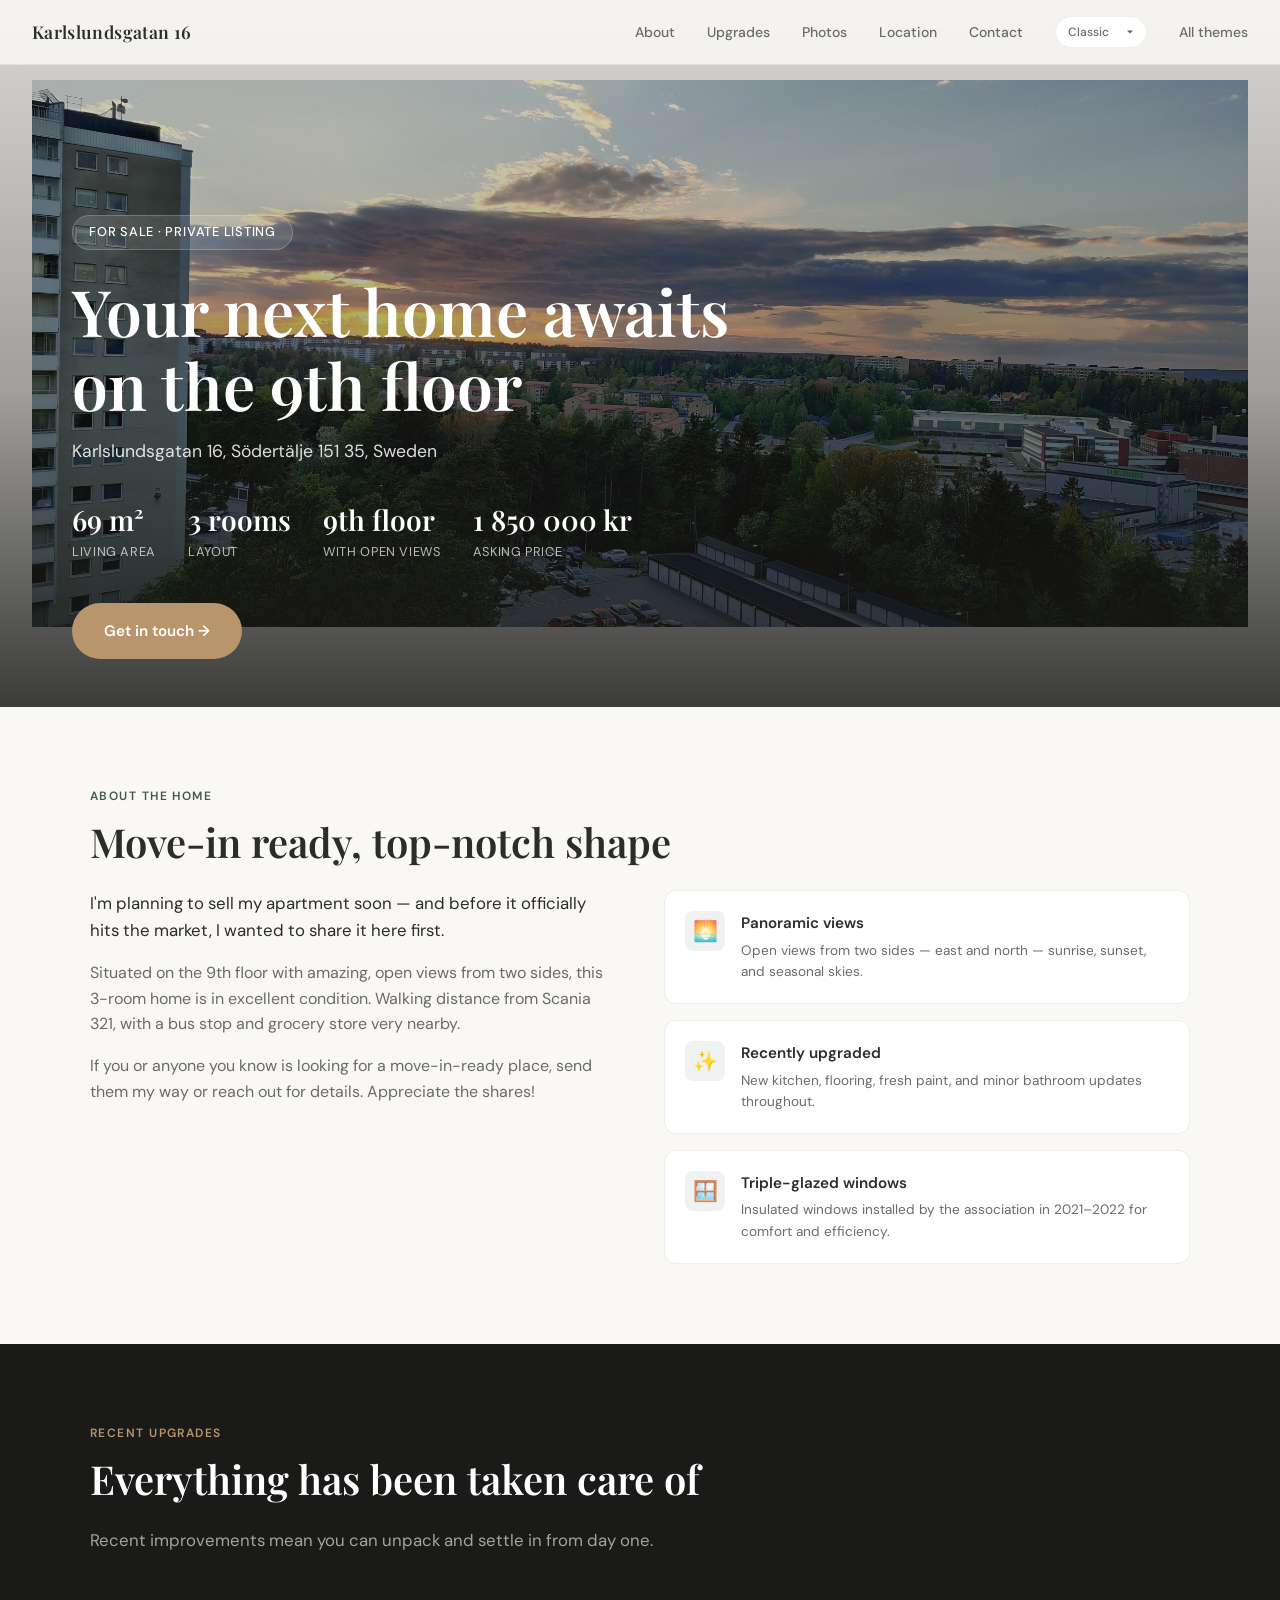
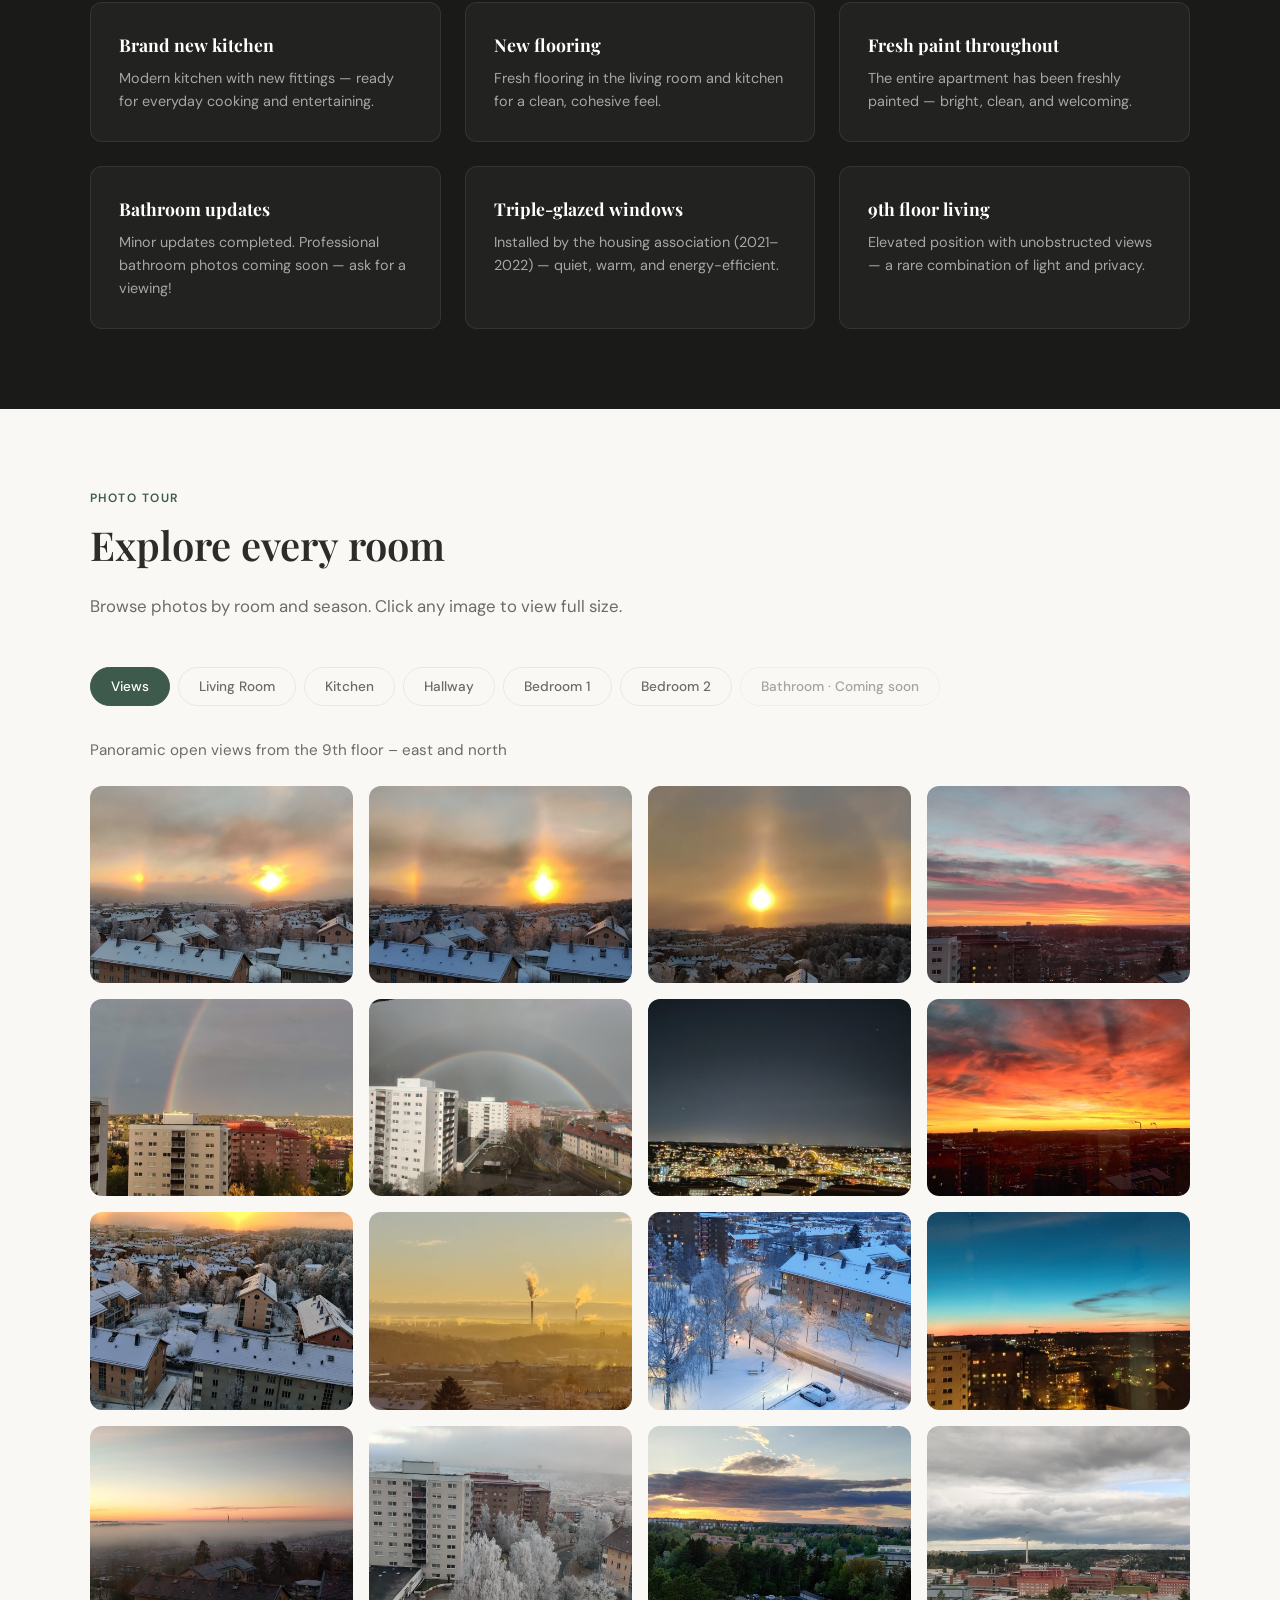
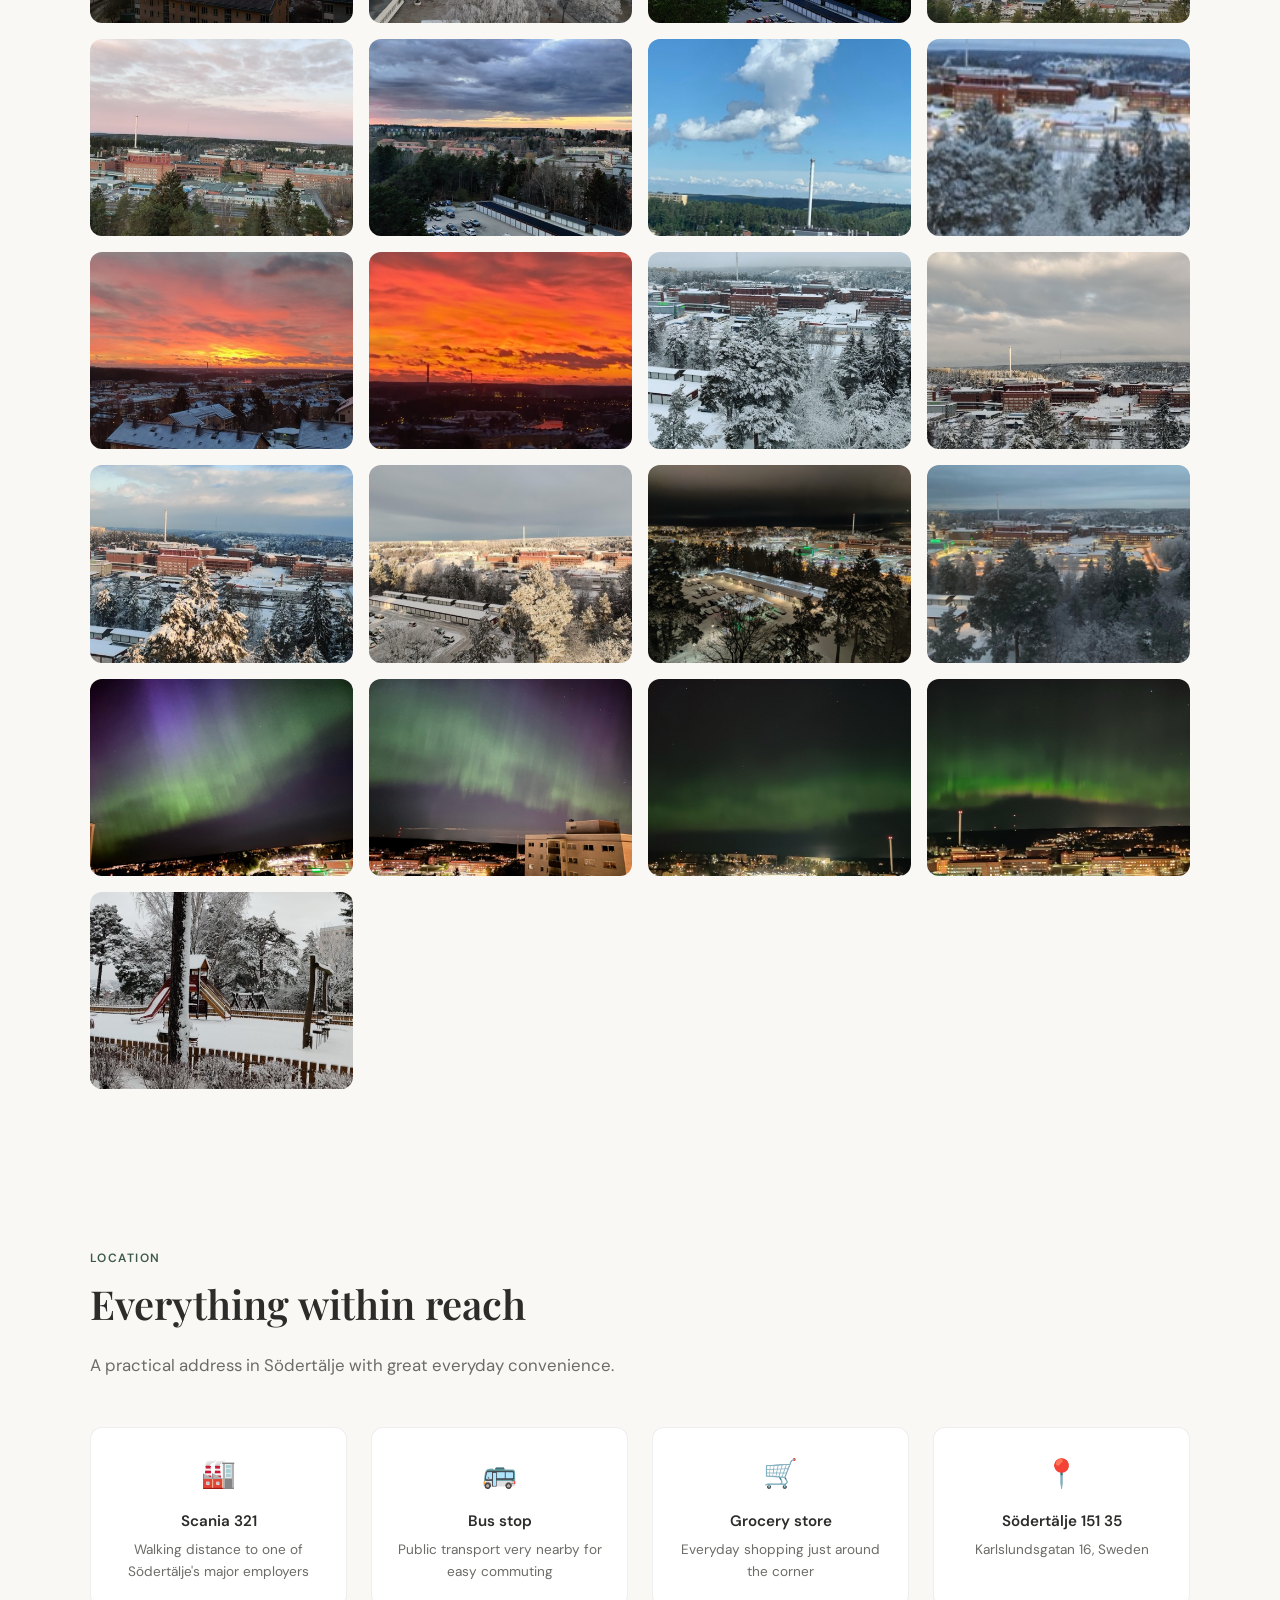
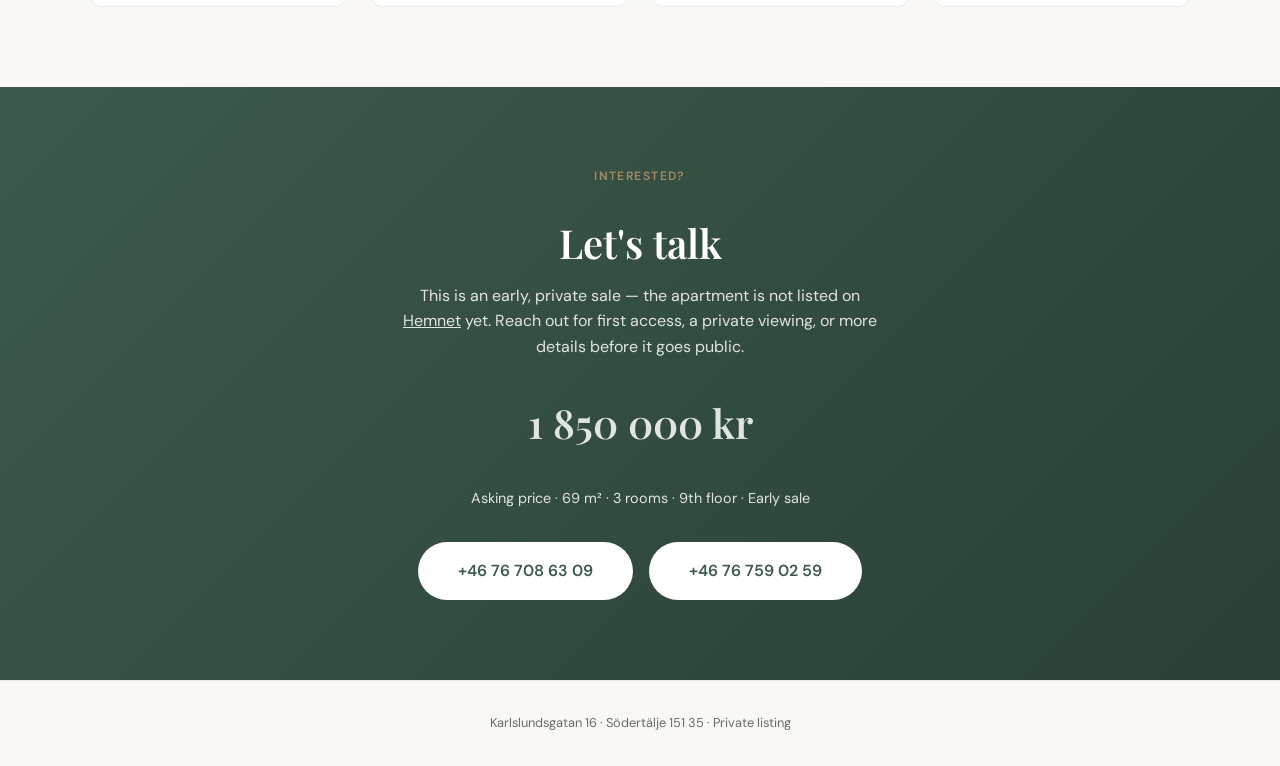
==== index.html @ 88b02b6e "first commit" ====
<!DOCTYPE html>
<html lang="en">
<head>
  <meta charset="UTF-8">
  <meta name="viewport" content="width=device-width, initial-scale=1.0">
  <title>Karlslundsgatan 16 · 3-Room Apartment · Södertälje</title>
  <meta name="description" content="Move-in-ready 69 sqm apartment on the 9th floor with panoramic views. Karlslundsgatan 16, Södertälje. Asking price 1 850 000 kr.">
  <link rel="preconnect" href="https://fonts.googleapis.com">
  <link rel="preconnect" href="https://fonts.gstatic.com" crossorigin>
  <link rel="stylesheet" href="css/base.css">
  <link id="theme-css" rel="stylesheet" href="css/themes/classic.css">
</head>
<body>

  <header class="site-header">
    <a href="#" class="logo">Karlslundsgatan 16</a>
    <button class="nav-toggle" aria-label="Menu">☰</button>
    <ul class="nav-links">
      <li><a href="#about">About</a></li>
      <li><a href="#features">Upgrades</a></li>
      <li><a href="#gallery">Photos</a></li>
      <li><a href="#location">Location</a></li>
      <li><a href="#contact">Contact</a></li>
      <li class="theme-switcher">
        <select id="theme-select" aria-label="Choose theme"></select>
      </li>
      <li><a href="themes.html">All themes</a></li>
    </ul>
  </header>

  <section class="hero">
    <img class="hero-bg" src="images/outside-view/north-view/summer/IMG_20210522_204227.jpg" alt="North-facing summer sunset view from the apartment">
    <div class="hero-overlay"></div>
    <div class="hero-content">
      <span class="hero-badge">For sale · Private listing</span>
      <h1>Your next home awaits<br>on the 9th floor</h1>
      <p class="hero-address">Karlslundsgatan 16, Södertälje 151 35, Sweden</p>
      <div class="hero-stats">
        <div class="stat">
          <span class="stat-value">69 m²</span>
          <span class="stat-label">Living area</span>
        </div>
        <div class="stat">
          <span class="stat-value">3 rooms</span>
          <span class="stat-label">Layout</span>
        </div>
        <div class="stat">
          <span class="stat-value">9th floor</span>
          <span class="stat-label">With open views</span>
        </div>
        <div class="stat">
          <span class="stat-value">1 850 000 kr</span>
          <span class="stat-label">Asking price</span>
        </div>
      </div>
      <a href="#contact" class="hero-cta">Get in touch →</a>
    </div>
  </section>

  <section id="about">
    <div class="container">
      <p class="section-label">About the home</p>
      <h2 class="section-title">Move-in ready, top-notch shape</h2>
      <div class="about-grid">
        <div class="about-text">
          <p>I'm planning to sell my apartment soon — and before it officially hits the market, I wanted to share it here first.</p>
          <p>Situated on the 9th floor with amazing, open views from two sides, this 3-room home is in excellent condition. Walking distance from Scania 321, with a bus stop and grocery store very nearby.</p>
          <p>If you or anyone you know is looking for a move-in-ready place, send them my way or reach out for details. Appreciate the shares!</p>
        </div>
        <div class="highlights">
          <div class="highlight">
            <div class="highlight-icon">🌅</div>
            <div>
              <h3>Panoramic views</h3>
              <p>Open views from two sides — east and north — sunrise, sunset, and seasonal skies.</p>
            </div>
          </div>
          <div class="highlight">
            <div class="highlight-icon">✨</div>
            <div>
              <h3>Recently upgraded</h3>
              <p>New kitchen, flooring, fresh paint, and minor bathroom updates throughout.</p>
            </div>
          </div>
          <div class="highlight">
            <div class="highlight-icon">🪟</div>
            <div>
              <h3>Triple-glazed windows</h3>
              <p>Insulated windows installed by the association in 2021–2022 for comfort and efficiency.</p>
            </div>
          </div>
        </div>
      </div>
    </div>
  </section>

  <section id="features" class="features-section">
    <div class="container">
      <p class="section-label">Recent upgrades</p>
      <h2 class="section-title">Everything has been taken care of</h2>
      <p class="section-intro">Recent improvements mean you can unpack and settle in from day one.</p>
      <div class="features-grid">
        <div class="feature-card">
          <h3>Brand new kitchen</h3>
          <p>Modern kitchen with new fittings — ready for everyday cooking and entertaining.</p>
        </div>
        <div class="feature-card">
          <h3>New flooring</h3>
          <p>Fresh flooring in the living room and kitchen for a clean, cohesive feel.</p>
        </div>
        <div class="feature-card">
          <h3>Fresh paint throughout</h3>
          <p>The entire apartment has been freshly painted — bright, clean, and welcoming.</p>
        </div>
        <div class="feature-card">
          <h3>Bathroom updates</h3>
          <p>Minor updates completed. Professional bathroom photos coming soon — ask for a viewing!</p>
        </div>
        <div class="feature-card">
          <h3>Triple-glazed windows</h3>
          <p>Installed by the housing association (2021–2022) — quiet, warm, and energy-efficient.</p>
        </div>
        <div class="feature-card">
          <h3>9th floor living</h3>
          <p>Elevated position with unobstructed views — a rare combination of light and privacy.</p>
        </div>
      </div>
    </div>
  </section>

  <section id="gallery">
    <div class="container">
      <p class="section-label">Photo tour</p>
      <h2 class="section-title">Explore every room</h2>
      <p class="section-intro">Browse photos by room and season. Click any image to view full size.</p>
      <nav class="gallery-nav" id="gallery-nav"></nav>
      <div id="gallery-panels"></div>
    </div>
  </section>

  <section id="location">
    <div class="container">
      <p class="section-label">Location</p>
      <h2 class="section-title">Everything within reach</h2>
      <p class="section-intro">A practical address in Södertälje with great everyday convenience.</p>
      <div class="location-grid">
        <div class="location-item">
          <div class="icon">🏭</div>
          <h3>Scania 321</h3>
          <p>Walking distance to one of Södertälje's major employers</p>
        </div>
        <div class="location-item">
          <div class="icon">🚌</div>
          <h3>Bus stop</h3>
          <p>Public transport very nearby for easy commuting</p>
        </div>
        <div class="location-item">
          <div class="icon">🛒</div>
          <h3>Grocery store</h3>
          <p>Everyday shopping just around the corner</p>
        </div>
        <div class="location-item">
          <div class="icon">📍</div>
          <h3>Södertälje 151 35</h3>
          <p>Karlslundsgatan 16, Sweden</p>
        </div>
      </div>
    </div>
  </section>

  <section id="contact" class="contact-section">
    <div class="container">
      <p class="section-label" style="color: var(--gold);">Interested?</p>
      <h2 class="section-title">Let's talk</h2>
      <p>This is an early, private sale — the apartment is not listed on <a href="https://hemnet.se" target="_blank" rel="noopener" class="contact-link">Hemnet</a> yet. Reach out for first access, a private viewing, or more details before it goes public.</p>
      <p class="contact-price">1 850 000 kr</p>
      <p class="contact-note">Asking price · 69 m² · 3 rooms · 9th floor · Early sale</p>
      <div class="contact-actions">
        <a href="tel:+46767086309" class="contact-btn">+46 76 708 63 09</a>
        <a href="tel:+46767590259" class="contact-btn">+46 76 759 02 59</a>
      </div>
    </div>
  </section>

  <footer class="site-footer">
    <p>Karlslundsgatan 16 · Södertälje 151 35 · Private listing</p>
  </footer>

  <div class="lightbox" id="lightbox" role="dialog" aria-label="Photo viewer">
    <button class="lightbox-close" id="lb-close" aria-label="Close">×</button>
    <button class="lightbox-prev" id="lb-prev" aria-label="Previous">‹</button>
    <img id="lb-image" src="" alt="">
    <button class="lightbox-next" id="lb-next" aria-label="Next">›</button>
    <span class="lightbox-counter" id="lb-counter"></span>
  </div>

  <script src="js/themes.js"></script>
  <script src="js/gallery-data.js"></script>
  <script src="js/main.js"></script>
</body>
</html>
---- css/base.css ----
*,
*::before,
*::after {
  box-sizing: border-box;
  margin: 0;
  padding: 0;
}

html {
  scroll-behavior: smooth;
}

body {
  font-family: var(--font-body);
  background: var(--bg);
  color: var(--text);
  line-height: 1.6;
  -webkit-font-smoothing: antialiased;
}

img {
  display: block;
  max-width: 100%;
  height: auto;
}

a {
  color: inherit;
  text-decoration: none;
}

/* Header */
.site-header {
  position: fixed;
  top: 0;
  left: 0;
  right: 0;
  z-index: 100;
  display: flex;
  align-items: center;
  justify-content: space-between;
  padding: 1rem 2rem;
  background: var(--header-bg);
  backdrop-filter: blur(12px);
  border-bottom: 1px solid var(--border);
  transition: box-shadow 0.3s;
}

.site-header.scrolled {
  box-shadow: var(--shadow);
}

.logo {
  font-family: var(--font-display);
  font-size: 1.1rem;
  font-weight: 600;
  letter-spacing: 0.02em;
}

.nav-links {
  display: flex;
  align-items: center;
  gap: 2rem;
  list-style: none;
}

.nav-links a {
  font-size: 0.875rem;
  font-weight: 500;
  color: var(--text-muted);
  transition: color 0.2s;
}

.nav-links a:hover {
  color: var(--accent);
}

.theme-switcher {
  position: relative;
}

.theme-switcher select {
  appearance: none;
  padding: 0.45rem 1.75rem 0.45rem 0.75rem;
  background: var(--surface);
  border: 1px solid var(--border);
  border-radius: 100px;
  font-family: var(--font-body);
  font-size: 0.75rem;
  font-weight: 500;
  color: var(--text-muted);
  cursor: pointer;
  background-image: url("data:image/svg+xml,%3Csvg xmlns='http://www.w3.org/2000/svg' width='12' height='12' viewBox='0 0 12 12'%3E%3Cpath fill='%23666' d='M3 4.5L6 7.5L9 4.5'/%3E%3C/svg%3E");
  background-repeat: no-repeat;
  background-position: right 0.6rem center;
}

.nav-toggle {
  display: none;
  background: none;
  border: none;
  cursor: pointer;
  padding: 0.5rem;
}

/* Hero */
.hero {
  position: relative;
  display: block;
  overflow: hidden;
}

.hero-bg {
  display: block;
  width: 100%;
  height: auto;
  object-fit: contain;
  object-position: center top;
}

.hero-overlay {
  position: absolute;
  inset: 0;
  background: var(--hero-overlay);
  pointer-events: none;
}

.hero-content {
  position: absolute;
  bottom: 0;
  left: 0;
  right: 0;
  z-index: 1;
  width: 100%;
  max-width: 1200px;
  margin: 0 auto;
  padding: 4rem 2rem 3rem;
  color: #fff;
}

.hero-badge {
  display: inline-block;
  padding: 0.4rem 1rem;
  background: rgba(255, 255, 255, 0.12);
  border: 1px solid rgba(255, 255, 255, 0.2);
  border-radius: 100px;
  font-size: 0.8rem;
  font-weight: 500;
  letter-spacing: 0.06em;
  text-transform: uppercase;
  margin-bottom: 1.5rem;
}

.hero h1 {
  font-family: var(--font-display);
  font-size: clamp(2.5rem, 6vw, 4rem);
  font-weight: 600;
  line-height: 1.15;
  margin-bottom: 1rem;
}

.hero-address {
  font-size: 1.1rem;
  opacity: 0.85;
  margin-bottom: 2rem;
}

.hero-stats {
  display: flex;
  flex-wrap: wrap;
  gap: 2rem;
  margin-bottom: 2.5rem;
}

.stat {
  display: flex;
  flex-direction: column;
}

.stat-value {
  font-family: var(--font-display);
  font-size: 1.75rem;
  font-weight: 600;
}

.stat-label {
  font-size: 0.8rem;
  opacity: 0.7;
  text-transform: uppercase;
  letter-spacing: 0.05em;
}

.hero-cta {
  display: inline-flex;
  align-items: center;
  gap: 0.5rem;
  padding: 1rem 2rem;
  background: var(--gold);
  color: var(--hero-cta-color, #fff);
  font-weight: 600;
  font-size: 0.95rem;
  border-radius: var(--radius-pill, 100px);
  transition: transform 0.2s, box-shadow 0.2s;
}

.hero-cta:hover {
  transform: translateY(-2px);
  box-shadow: var(--cta-shadow);
}

/* Sections */
section {
  padding: 5rem 2rem;
}

.container {
  max-width: 1100px;
  margin: 0 auto;
}

.section-label {
  font-size: 0.75rem;
  font-weight: 600;
  letter-spacing: 0.12em;
  text-transform: uppercase;
  color: var(--accent);
  margin-bottom: 0.75rem;
}

.section-title {
  font-family: var(--font-display);
  font-size: clamp(1.75rem, 4vw, 2.5rem);
  font-weight: 600;
  margin-bottom: 1.5rem;
  line-height: 1.2;
}

.section-intro {
  font-size: 1.05rem;
  color: var(--text-muted);
  max-width: 640px;
  margin-bottom: 3rem;
}

/* About */
.about-grid {
  display: grid;
  grid-template-columns: 1fr 1fr;
  gap: 3rem;
  align-items: start;
}

.about-text p {
  margin-bottom: 1rem;
  color: var(--text-muted);
}

.about-text p:first-of-type {
  color: var(--text);
  font-size: 1.05rem;
}

.highlights {
  display: grid;
  gap: 1rem;
}

.highlight {
  display: flex;
  gap: 1rem;
  padding: 1.25rem;
  background: var(--surface);
  border-radius: var(--radius);
  border: 1px solid var(--border);
  transition: box-shadow 0.2s;
}

.highlight:hover {
  box-shadow: var(--shadow);
}

.highlight-icon {
  flex-shrink: 0;
  width: 2.5rem;
  height: 2.5rem;
  display: flex;
  align-items: center;
  justify-content: center;
  background: var(--highlight-icon-bg);
  border-radius: 8px;
  font-size: 1.25rem;
}

.highlight h3 {
  font-size: 0.95rem;
  font-weight: 600;
  margin-bottom: 0.25rem;
}

.highlight p {
  font-size: 0.85rem;
  color: var(--text-muted);
}

/* Features */
.features-section {
  background: var(--bg-dark);
  color: #fff;
}

.features-section .section-label {
  color: var(--gold);
}

.features-section .section-intro {
  color: var(--feature-text-muted);
}

.features-grid {
  display: grid;
  grid-template-columns: repeat(auto-fit, minmax(280px, 1fr));
  gap: 1.5rem;
}

.feature-card {
  padding: 1.75rem;
  background: var(--feature-card-bg);
  border: 1px solid var(--feature-card-border);
  border-radius: var(--radius);
}

.feature-card h3 {
  font-family: var(--font-display);
  font-size: 1.1rem;
  margin-bottom: 0.5rem;
}

.feature-card p {
  font-size: 0.9rem;
  color: var(--feature-text-muted);
}

/* Location */
.location-grid {
  display: grid;
  grid-template-columns: repeat(auto-fit, minmax(200px, 1fr));
  gap: 1.5rem;
}

.location-item {
  padding: 1.5rem;
  background: var(--surface);
  border-radius: var(--radius);
  border: 1px solid var(--border);
  text-align: center;
}

.location-item .icon {
  font-size: 1.75rem;
  margin-bottom: 0.75rem;
}

.location-item h3 {
  font-size: 0.95rem;
  font-weight: 600;
  margin-bottom: 0.35rem;
}

.location-item p {
  font-size: 0.85rem;
  color: var(--text-muted);
}

/* Gallery */
.gallery-nav {
  display: flex;
  flex-wrap: wrap;
  gap: 0.5rem;
  margin-bottom: 2rem;
}

.gallery-tab {
  padding: 0.6rem 1.25rem;
  background: transparent;
  border: 1px solid var(--border);
  border-radius: var(--radius-pill, 100px);
  font-family: var(--font-body);
  font-size: 0.85rem;
  font-weight: 500;
  color: var(--text-muted);
  cursor: pointer;
  transition: all 0.2s;
}

.gallery-tab:hover {
  border-color: var(--accent);
  color: var(--accent);
}

.gallery-tab.active {
  background: var(--accent);
  border-color: var(--accent);
  color: #fff;
}

.gallery-tab.coming-soon {
  opacity: 0.6;
  cursor: default;
}

.gallery-panel {
  display: none;
}

.gallery-panel.active {
  display: block;
}

.gallery-panel-desc {
  font-size: 0.95rem;
  color: var(--text-muted);
  margin-bottom: 1.5rem;
}

.gallery-grid {
  display: grid;
  grid-template-columns: repeat(auto-fill, minmax(260px, 1fr));
  gap: 1rem;
}

.gallery-item {
  position: relative;
  aspect-ratio: 4/3;
  border-radius: var(--radius);
  overflow: hidden;
  cursor: pointer;
  border: none;
  padding: 0;
  background: var(--gallery-placeholder);
}

.gallery-item img {
  width: 100%;
  height: 100%;
  object-fit: cover;
  transition: transform 0.4s ease;
}

.gallery-item:hover img {
  transform: scale(1.05);
}

.coming-soon-panel {
  display: flex;
  flex-direction: column;
  align-items: center;
  justify-content: center;
  min-height: 280px;
  background: var(--surface);
  border: 2px dashed var(--border);
  border-radius: var(--radius);
  text-align: center;
  padding: 3rem;
}

.coming-soon-panel .icon {
  font-size: 3rem;
  margin-bottom: 1rem;
  opacity: 0.5;
}

.coming-soon-panel h3 {
  font-family: var(--font-display);
  font-size: 1.5rem;
  margin-bottom: 0.5rem;
}

.coming-soon-panel p {
  color: var(--text-muted);
  max-width: 360px;
}

/* Lightbox */
.lightbox {
  position: fixed;
  inset: 0;
  z-index: 200;
  background: rgba(0, 0, 0, 0.92);
  display: none;
  align-items: center;
  justify-content: center;
}

.lightbox.open {
  display: flex;
}

.lightbox img {
  max-width: 92vw;
  max-height: 88vh;
  object-fit: contain;
  border-radius: 4px;
}

.lightbox-close,
.lightbox-prev,
.lightbox-next {
  position: absolute;
  background: rgba(255, 255, 255, 0.1);
  border: none;
  color: #fff;
  cursor: pointer;
  border-radius: 50%;
  width: 48px;
  height: 48px;
  font-size: 1.5rem;
  display: flex;
  align-items: center;
  justify-content: center;
  transition: background 0.2s;
}

.lightbox-close:hover,
.lightbox-prev:hover,
.lightbox-next:hover {
  background: rgba(255, 255, 255, 0.2);
}

.lightbox-close {
  top: 1.5rem;
  right: 1.5rem;
}

.lightbox-prev {
  left: 1.5rem;
}

.lightbox-next {
  right: 1.5rem;
}

.lightbox-counter {
  position: absolute;
  bottom: 1.5rem;
  left: 50%;
  transform: translateX(-50%);
  color: rgba(255, 255, 255, 0.7);
  font-size: 0.875rem;
}

/* Contact */
.contact-section {
  background: var(--contact-gradient);
  color: #fff;
  text-align: center;
}

.contact-section .section-title {
  margin-bottom: 1rem;
}

.contact-section p {
  opacity: 0.85;
  max-width: 480px;
  margin: 0 auto 2rem;
}

.contact-price {
  font-family: var(--font-display);
  font-size: 2.5rem;
  font-weight: 600;
  margin-bottom: 0.5rem;
}

.contact-note {
  font-size: 0.9rem;
  opacity: 0.7;
  margin-bottom: 2rem !important;
}

.contact-link {
  color: #fff;
  text-decoration: underline;
}

.contact-actions {
  display: flex;
  flex-wrap: wrap;
  gap: 1rem;
  justify-content: center;
}

.contact-btn {
  display: inline-flex;
  align-items: center;
  gap: 0.5rem;
  padding: 1rem 2.5rem;
  background: var(--contact-btn-bg, #fff);
  color: var(--contact-btn-color, var(--accent));
  font-weight: 600;
  border-radius: var(--radius-pill, 100px);
  transition: transform 0.2s, box-shadow 0.2s;
}

.contact-btn:hover {
  transform: translateY(-2px);
  box-shadow: 0 8px 24px rgba(0, 0, 0, 0.2);
}

/* Footer */
.site-footer {
  padding: 2rem;
  text-align: center;
  font-size: 0.8rem;
  color: var(--text-muted);
  border-top: 1px solid var(--border);
}

/* Responsive */
@media (max-width: 768px) {
  .nav-links {
    display: none;
    position: absolute;
    top: 100%;
    left: 0;
    right: 0;
    flex-direction: column;
    align-items: stretch;
    gap: 0.75rem;
    background: var(--bg);
    border-bottom: 1px solid var(--border);
    padding: 1rem 2rem;
  }

  .nav-links.open {
    display: flex;
  }

  .nav-toggle {
    display: block;
  }

  .about-grid {
    grid-template-columns: 1fr;
  }

  .hero-stats {
    gap: 1.5rem;
  }

  .lightbox-prev {
    left: 0.5rem;
  }

  .lightbox-next {
    right: 0.5rem;
  }
}
---- css/themes/classic.css ----
/* Classic — warm cream, sage & gold (original theme) */
@import url("https://fonts.googleapis.com/css2?family=DM+Sans:ital,opsz,wght@0,9..40,400;0,9..40,500;0,9..40,600&family=Playfair+Display:wght@500;600;700&display=swap");

:root {
  --bg: #faf8f5;
  --bg-dark: #1a1a18;
  --surface: #ffffff;
  --text: #2c2c2a;
  --text-muted: #6b6b67;
  --accent: #3d5a4c;
  --accent-light: #5a7d6a;
  --gold: #b8956a;
  --border: rgba(44, 44, 42, 0.08);
  --shadow: 0 4px 24px rgba(26, 26, 24, 0.08);
  --shadow-lg: 0 20px 60px rgba(26, 26, 24, 0.15);
  --radius: 12px;
  --font-display: "Playfair Display", Georgia, serif;
  --font-body: "DM Sans", system-ui, sans-serif;
  --header-bg: rgba(250, 248, 245, 0.85);
  --hero-overlay: linear-gradient(to top, rgba(26, 26, 24, 0.85) 0%, rgba(26, 26, 24, 0.4) 45%, rgba(26, 26, 24, 0.15) 100%);
  --highlight-icon-bg: rgba(61, 90, 76, 0.08);
  --cta-shadow: 0 8px 24px rgba(184, 149, 106, 0.4);
  --contact-gradient: linear-gradient(135deg, #3d5a4c 0%, #2a4035 100%);
  --gallery-placeholder: #eee;
  --feature-card-bg: rgba(255, 255, 255, 0.04);
  --feature-card-border: rgba(255, 255, 255, 0.08);
  --feature-text-muted: rgba(255, 255, 255, 0.6);
}
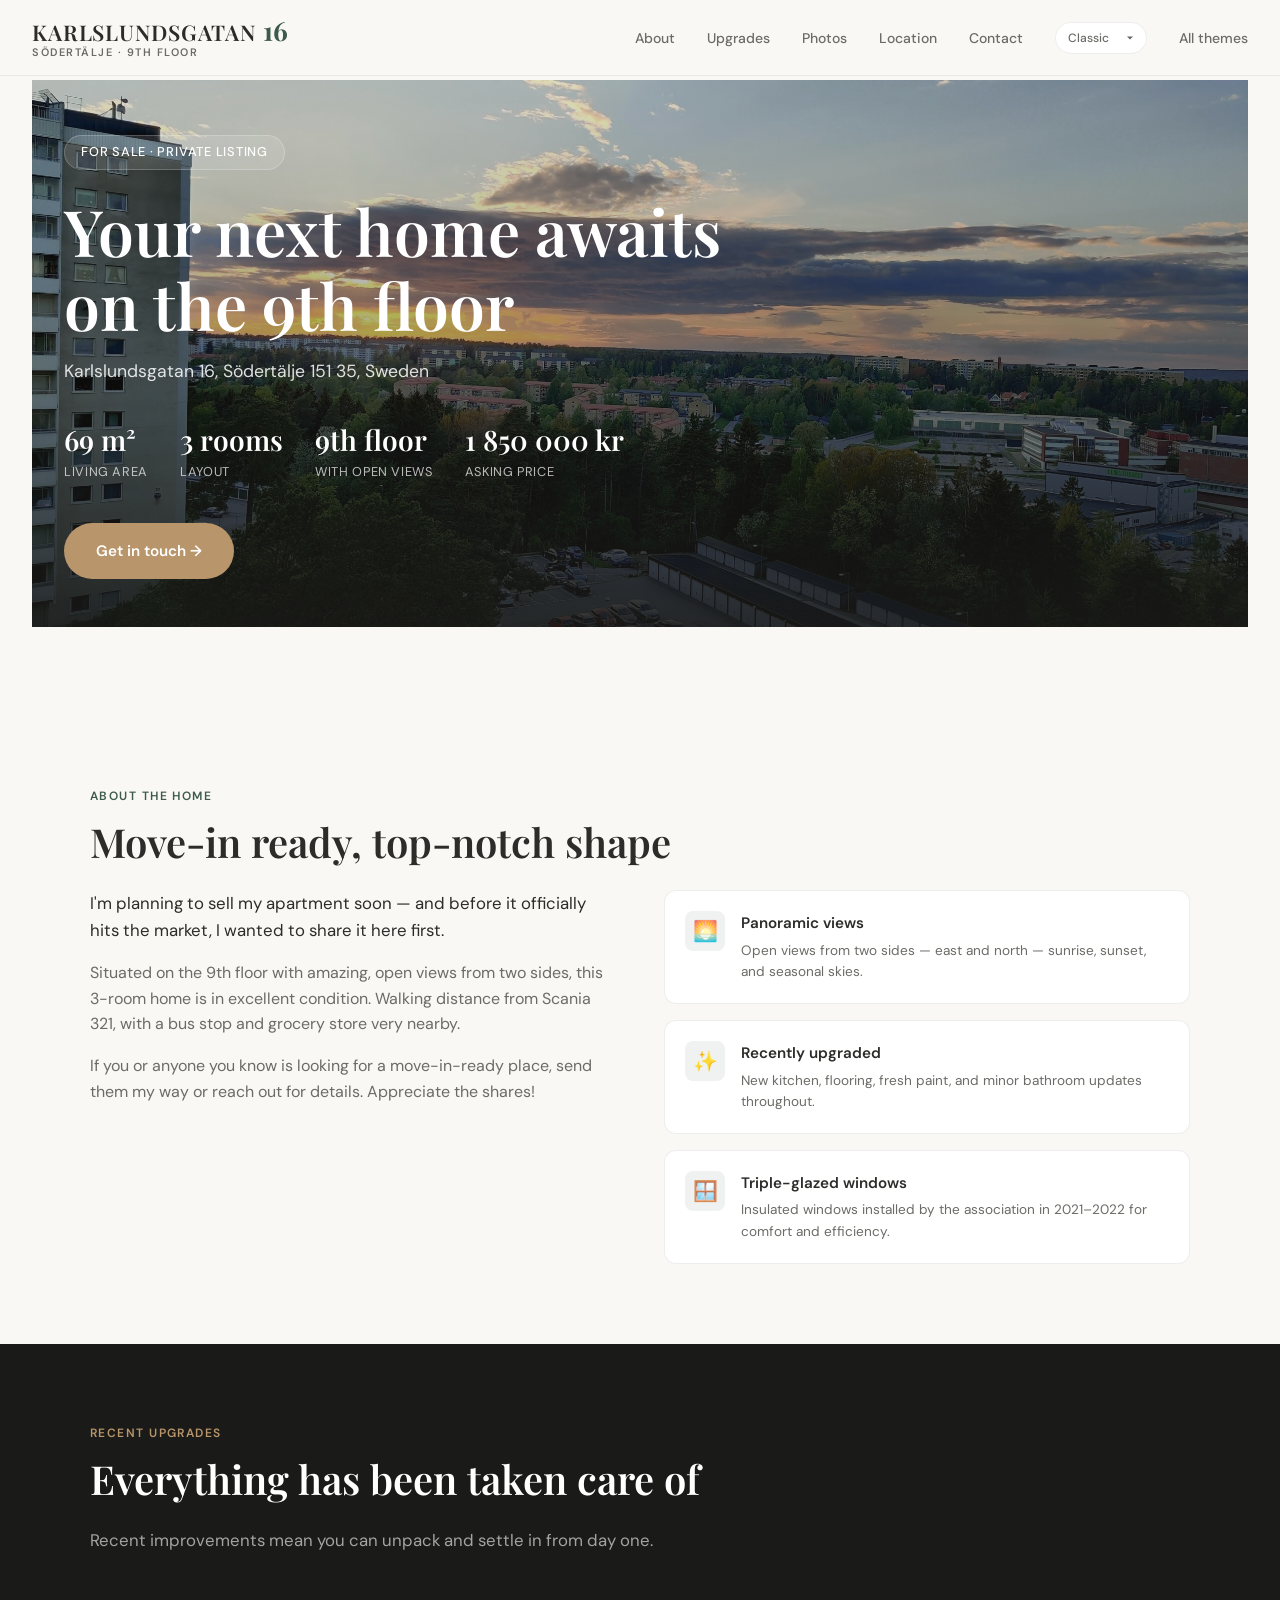
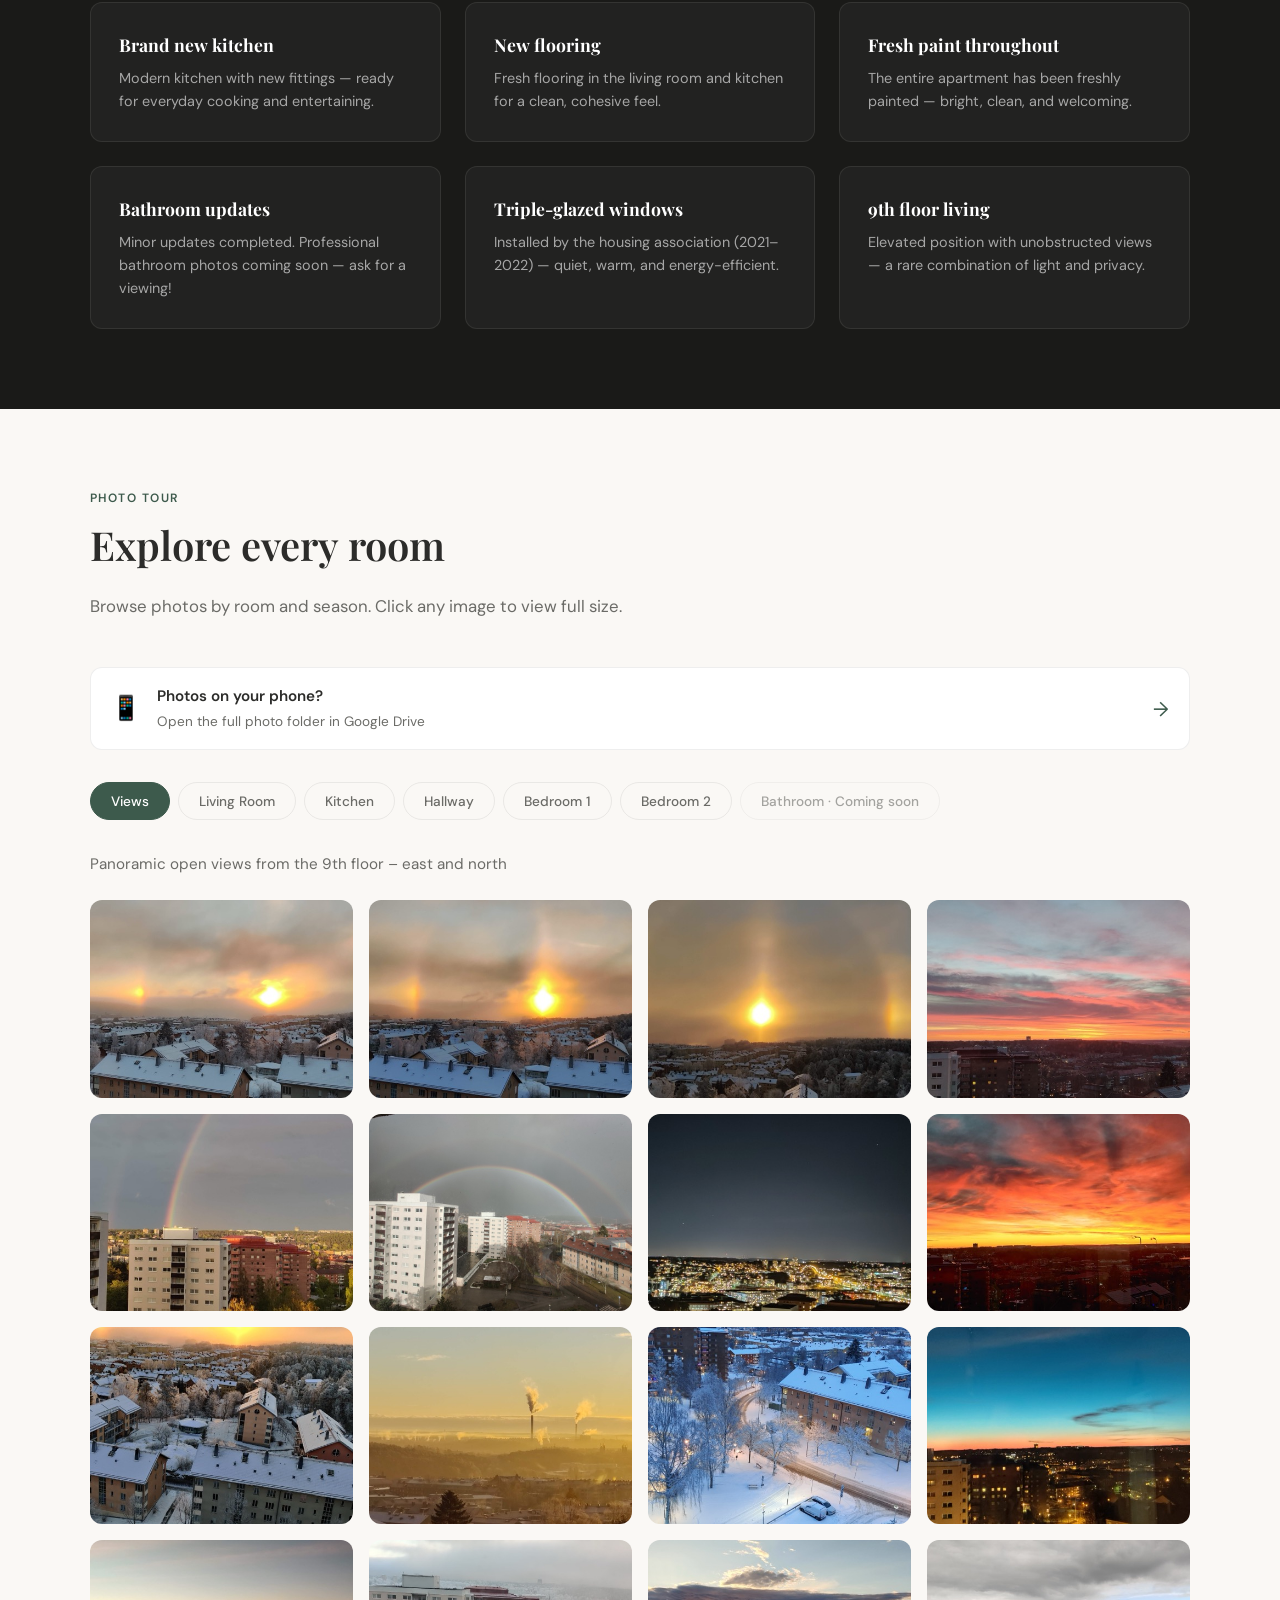
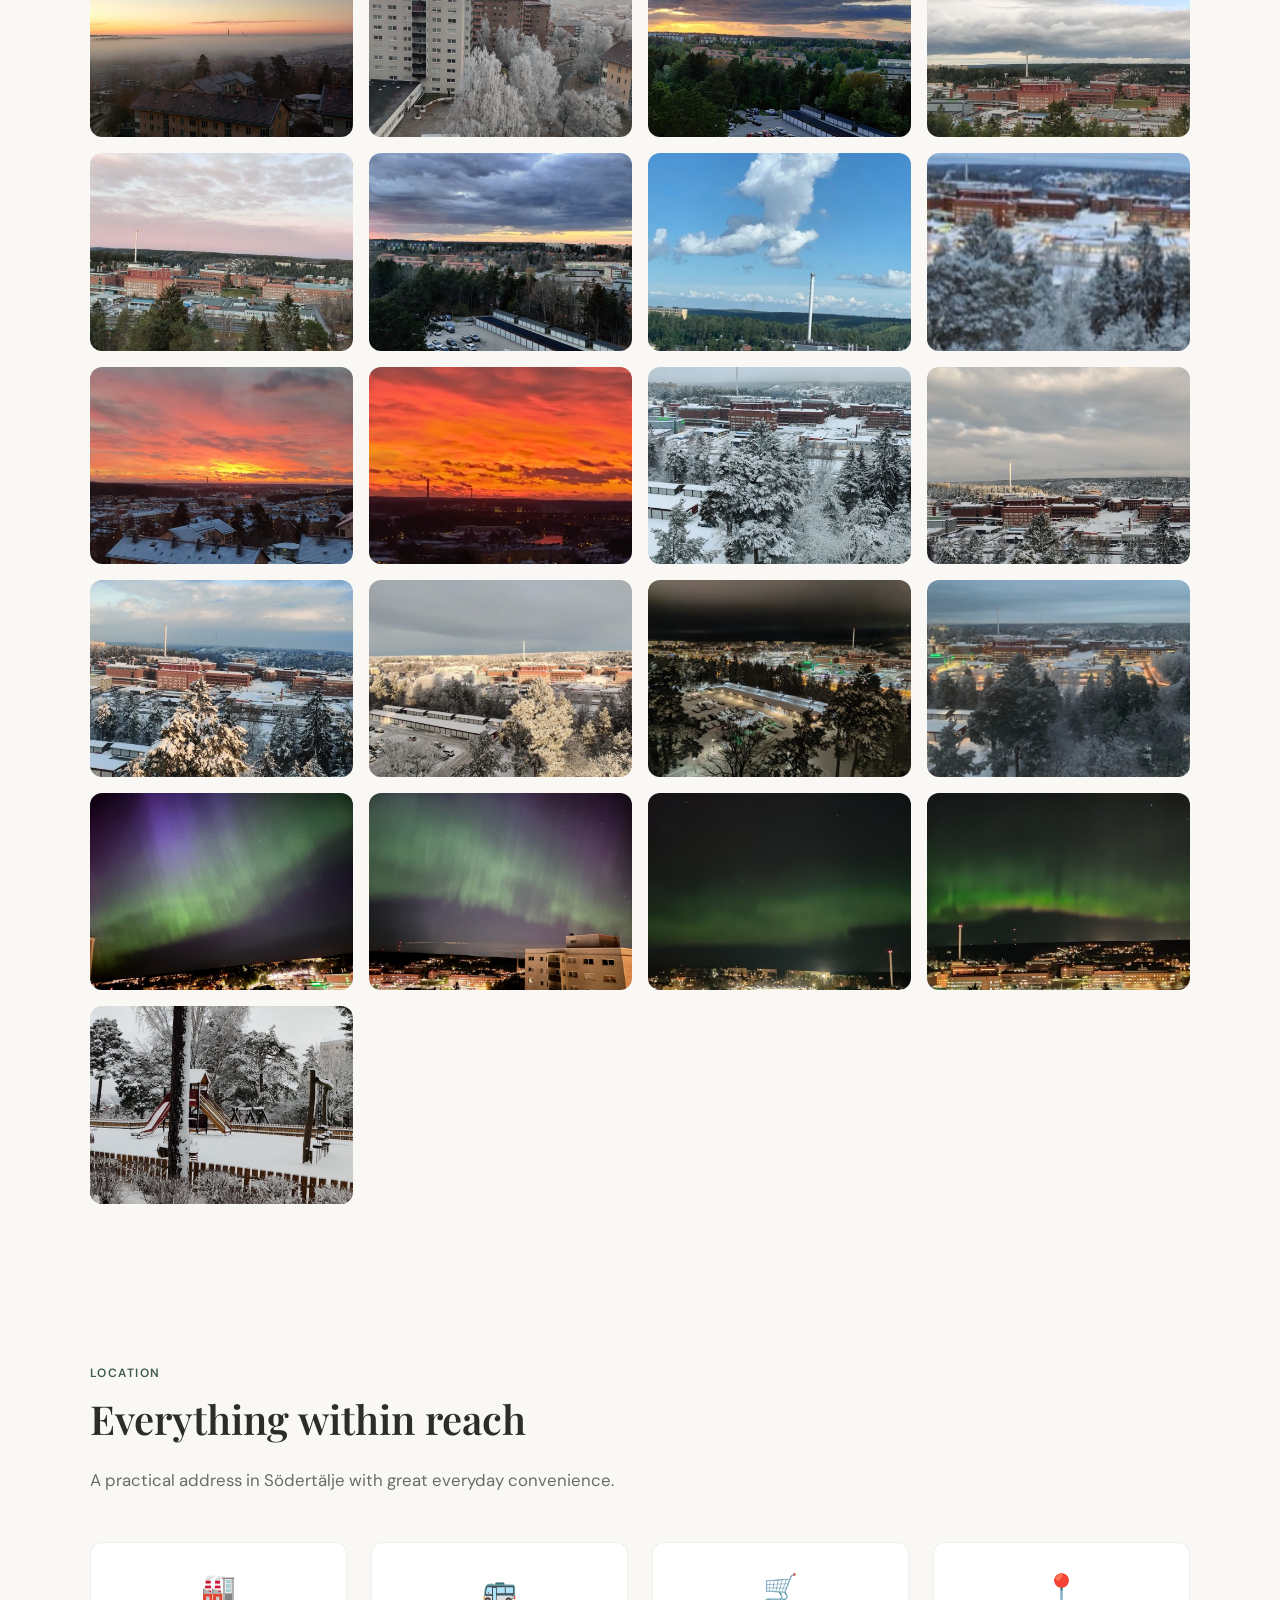
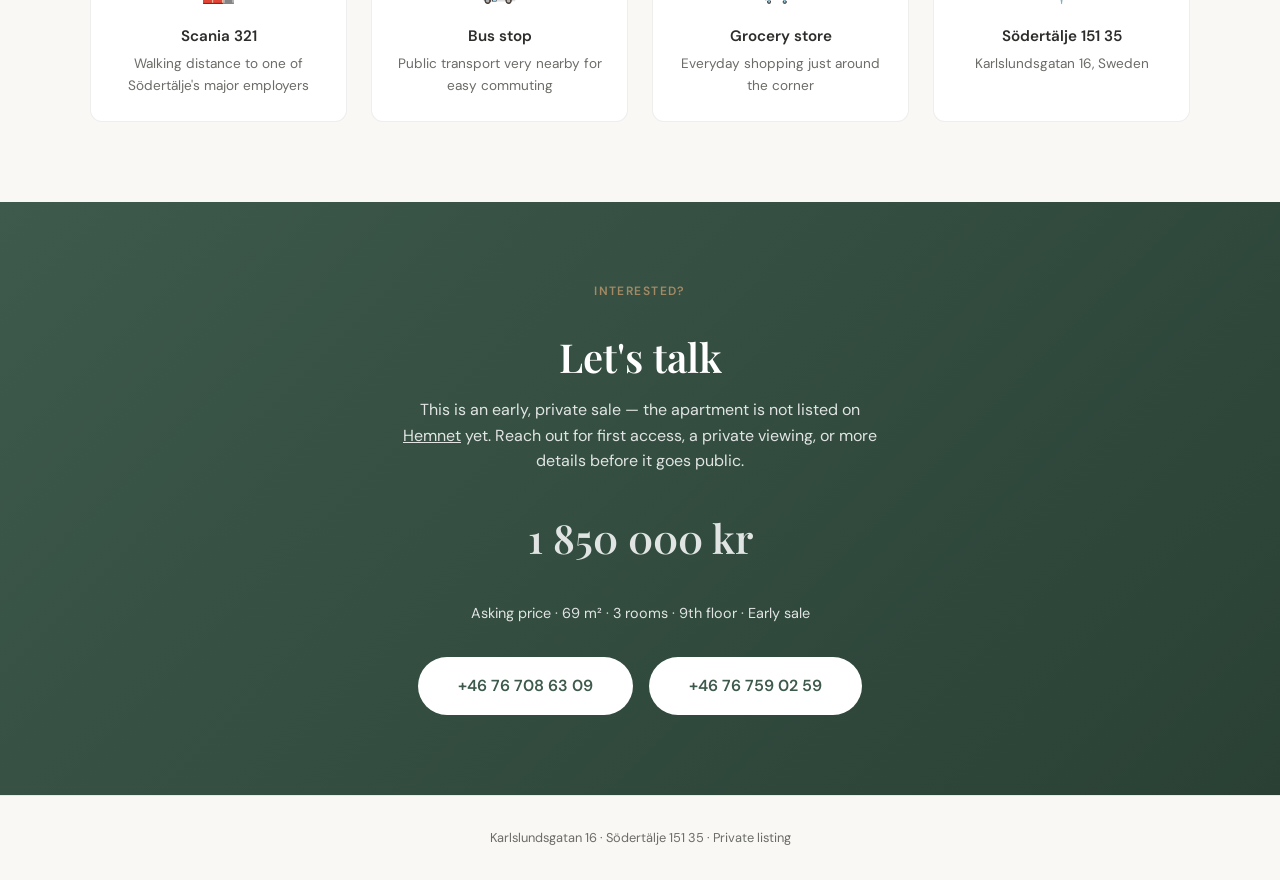
==== commit 7e9eb4e2: "ui: dashboard image made responsive" ====
--- a/index.html
+++ b/index.html
@@ -13,8 +13,20 @@
 <body>
 
   <header class="site-header">
-    <a href="#" class="logo">Karlslundsgatan 16</a>
-    <button class="nav-toggle" aria-label="Menu">☰</button>
+    <a href="#" class="logo">
+      <span class="logo-line">
+        <span class="logo-name">Karlslundsgatan</span>
+        <span class="logo-number">16</span>
+      </span>
+      <span class="logo-tag">Södertälje · 9th floor</span>
+    </a>
+    <button class="nav-toggle" type="button" aria-label="Open menu" aria-expanded="false">
+      <span class="nav-toggle-icon" aria-hidden="true">
+        <span></span>
+        <span></span>
+        <span></span>
+      </span>
+    </button>
     <ul class="nav-links">
       <li><a href="#about">About</a></li>
       <li><a href="#features">Upgrades</a></li>
@@ -29,9 +41,12 @@
   </header>
 
   <section class="hero">
-    <img class="hero-bg" src="images/outside-view/north-view/summer/IMG_20210522_204227.jpg" alt="North-facing summer sunset view from the apartment">
-    <div class="hero-overlay"></div>
-    <div class="hero-content">
+    <div class="hero-media">
+      <div class="hero-visual">
+        <img class="hero-bg" src="images/outside-view/north-view/summer/IMG_20210522_204227.jpg" alt="North-facing summer sunset view from the apartment">
+        <div class="hero-overlay"></div>
+      </div>
+      <div class="hero-content">
       <span class="hero-badge">For sale · Private listing</span>
       <h1>Your next home awaits<br>on the 9th floor</h1>
       <p class="hero-address">Karlslundsgatan 16, Södertälje 151 35, Sweden</p>
@@ -54,6 +69,7 @@
         </div>
       </div>
       <a href="#contact" class="hero-cta">Get in touch →</a>
+      </div>
     </div>
   </section>
 
@@ -133,6 +149,16 @@
       <p class="section-label">Photo tour</p>
       <h2 class="section-title">Explore every room</h2>
       <p class="section-intro">Browse photos by room and season. Click any image to view full size.</p>
+
+      <a class="mobile-photos-link" href="https://drive.google.com/drive/folders/13DOQb74V2OnRLPlrtR4my4WZX8BO8tBi?usp=sharing" target="_blank" rel="noopener">
+        <span class="mobile-photos-icon">📱</span>
+        <span class="mobile-photos-text">
+          <strong>Photos on your phone?</strong>
+          <span>Open the full photo folder in Google Drive</span>
+        </span>
+        <span class="mobile-photos-arrow">→</span>
+      </a>
+
       <nav class="gallery-nav" id="gallery-nav"></nav>
       <div id="gallery-panels"></div>
     </div>
--- a/css/base.css
+++ b/css/base.css
@@ -8,6 +8,7 @@
 
 html {
   scroll-behavior: smooth;
+  overflow-x: hidden;
 }
 
 body {
@@ -16,6 +17,8 @@
   color: var(--text);
   line-height: 1.6;
   -webkit-font-smoothing: antialiased;
+  overflow-x: hidden;
+  max-width: 100%;
 }
 
 img {
@@ -51,10 +54,40 @@
 }
 
 .logo {
+  display: flex;
+  flex-direction: column;
+  gap: 0.15rem;
+  line-height: 1.1;
+}
+
+.logo-line {
+  display: flex;
+  align-items: baseline;
+  gap: 0.45rem;
+}
+
+.logo-name {
   font-family: var(--font-display);
-  font-size: 1.1rem;
-  font-weight: 600;
-  letter-spacing: 0.02em;
+  font-size: 1.35rem;
+  font-weight: 600;
+  letter-spacing: 0.04em;
+  text-transform: uppercase;
+}
+
+.logo-number {
+  font-family: var(--font-display);
+  font-size: 1.65rem;
+  font-weight: 700;
+  color: var(--accent);
+  letter-spacing: -0.02em;
+}
+
+.logo-tag {
+  font-size: 0.68rem;
+  font-weight: 600;
+  letter-spacing: 0.14em;
+  text-transform: uppercase;
+  color: var(--text-muted);
 }
 
 .nav-links {
@@ -97,25 +130,74 @@
 
 .nav-toggle {
   display: none;
-  background: none;
-  border: none;
+  align-items: center;
+  justify-content: center;
+  width: 3rem;
+  height: 3rem;
+  padding: 0;
+  background: var(--surface);
+  border: 1px solid var(--border);
+  border-radius: 12px;
   cursor: pointer;
-  padding: 0.5rem;
+  flex-shrink: 0;
+  transition: border-color 0.2s, box-shadow 0.2s;
+}
+
+.nav-toggle:hover {
+  border-color: var(--accent);
+  box-shadow: var(--shadow);
+}
+
+.nav-toggle-icon {
+  display: flex;
+  flex-direction: column;
+  justify-content: center;
+  gap: 5px;
+  width: 22px;
+}
+
+.nav-toggle-icon span {
+  display: block;
+  width: 100%;
+  height: 2px;
+  background: var(--text);
+  border-radius: 2px;
+  transition: transform 0.2s, opacity 0.2s;
+}
+
+.nav-toggle[aria-expanded="true"] .nav-toggle-icon span:nth-child(1) {
+  transform: translateY(7px) rotate(45deg);
+}
+
+.nav-toggle[aria-expanded="true"] .nav-toggle-icon span:nth-child(2) {
+  opacity: 0;
+}
+
+.nav-toggle[aria-expanded="true"] .nav-toggle-icon span:nth-child(3) {
+  transform: translateY(-7px) rotate(-45deg);
 }
 
 /* Hero */
 .hero {
   position: relative;
   display: block;
-  overflow: hidden;
+}
+
+.hero-media {
+  position: relative;
+  width: 100%;
+}
+
+.hero-visual {
+  position: relative;
+  width: 100%;
+  line-height: 0;
 }
 
 .hero-bg {
   display: block;
   width: 100%;
   height: auto;
-  object-fit: contain;
-  object-position: center top;
 }
 
 .hero-overlay {
@@ -131,11 +213,9 @@
   left: 0;
   right: 0;
   z-index: 1;
-  width: 100%;
-  max-width: 1200px;
-  margin: 0 auto;
   padding: 4rem 2rem 3rem;
   color: #fff;
+  box-sizing: border-box;
 }
 
 .hero-badge {
@@ -372,6 +452,53 @@
 }
 
 /* Gallery */
+.mobile-photos-link {
+  display: flex;
+  align-items: center;
+  gap: 1rem;
+  padding: 1rem 1.25rem;
+  margin-bottom: 2rem;
+  background: var(--surface);
+  border: 1px solid var(--border);
+  border-radius: var(--radius);
+  color: inherit;
+  transition: box-shadow 0.2s, border-color 0.2s;
+}
+
+.mobile-photos-link:hover {
+  box-shadow: var(--shadow);
+  border-color: var(--accent);
+}
+
+.mobile-photos-icon {
+  flex-shrink: 0;
+  font-size: 1.5rem;
+}
+
+.mobile-photos-text {
+  flex: 1;
+  display: flex;
+  flex-direction: column;
+  gap: 0.15rem;
+  min-width: 0;
+}
+
+.mobile-photos-text strong {
+  font-size: 0.95rem;
+  font-weight: 600;
+}
+
+.mobile-photos-text span:last-child {
+  font-size: 0.85rem;
+  color: var(--text-muted);
+}
+
+.mobile-photos-arrow {
+  flex-shrink: 0;
+  font-size: 1.25rem;
+  color: var(--accent);
+}
+
 .gallery-nav {
   display: flex;
   flex-wrap: wrap;
@@ -637,15 +764,83 @@
   }
 
   .nav-toggle {
-    display: block;
+    display: flex;
+  }
+
+  .logo-name {
+    font-size: 1.05rem;
+  }
+
+  .logo-number {
+    font-size: 1.35rem;
+  }
+
+  .logo-tag {
+    font-size: 0.62rem;
+  }
+
+  .site-header {
+    padding: 0.85rem 1.25rem;
   }
 
   .about-grid {
     grid-template-columns: 1fr;
   }
 
+  .hero-media {
+    display: flex;
+    flex-direction: column;
+  }
+
+  .hero-visual {
+    aspect-ratio: 16 / 10;
+    min-height: 36vh;
+    overflow: hidden;
+  }
+
+  .hero-bg {
+    position: absolute;
+    inset: 0;
+    width: 100%;
+    height: 100%;
+    object-fit: cover;
+    object-position: center 42%;
+  }
+
+  .hero-overlay {
+    display: none;
+  }
+
+  .hero-content {
+    position: static;
+    background: var(--bg-dark);
+    padding: 1.5rem 1.25rem 1.75rem;
+    color: #fff;
+  }
+
   .hero-stats {
-    gap: 1.5rem;
+    display: grid;
+    grid-template-columns: 1fr 1fr;
+    gap: 1rem 1.25rem;
+    margin-bottom: 1.5rem;
+  }
+
+  .hero h1 {
+    font-size: clamp(1.75rem, 8vw, 2.25rem);
+    margin-bottom: 0.75rem;
+  }
+
+  .hero-address {
+    font-size: 0.95rem;
+    margin-bottom: 1.25rem;
+  }
+
+  .hero-badge {
+    margin-bottom: 1rem;
+  }
+
+  .stat-value {
+    font-size: 1.35rem;
   }
 
   .lightbox-prev {
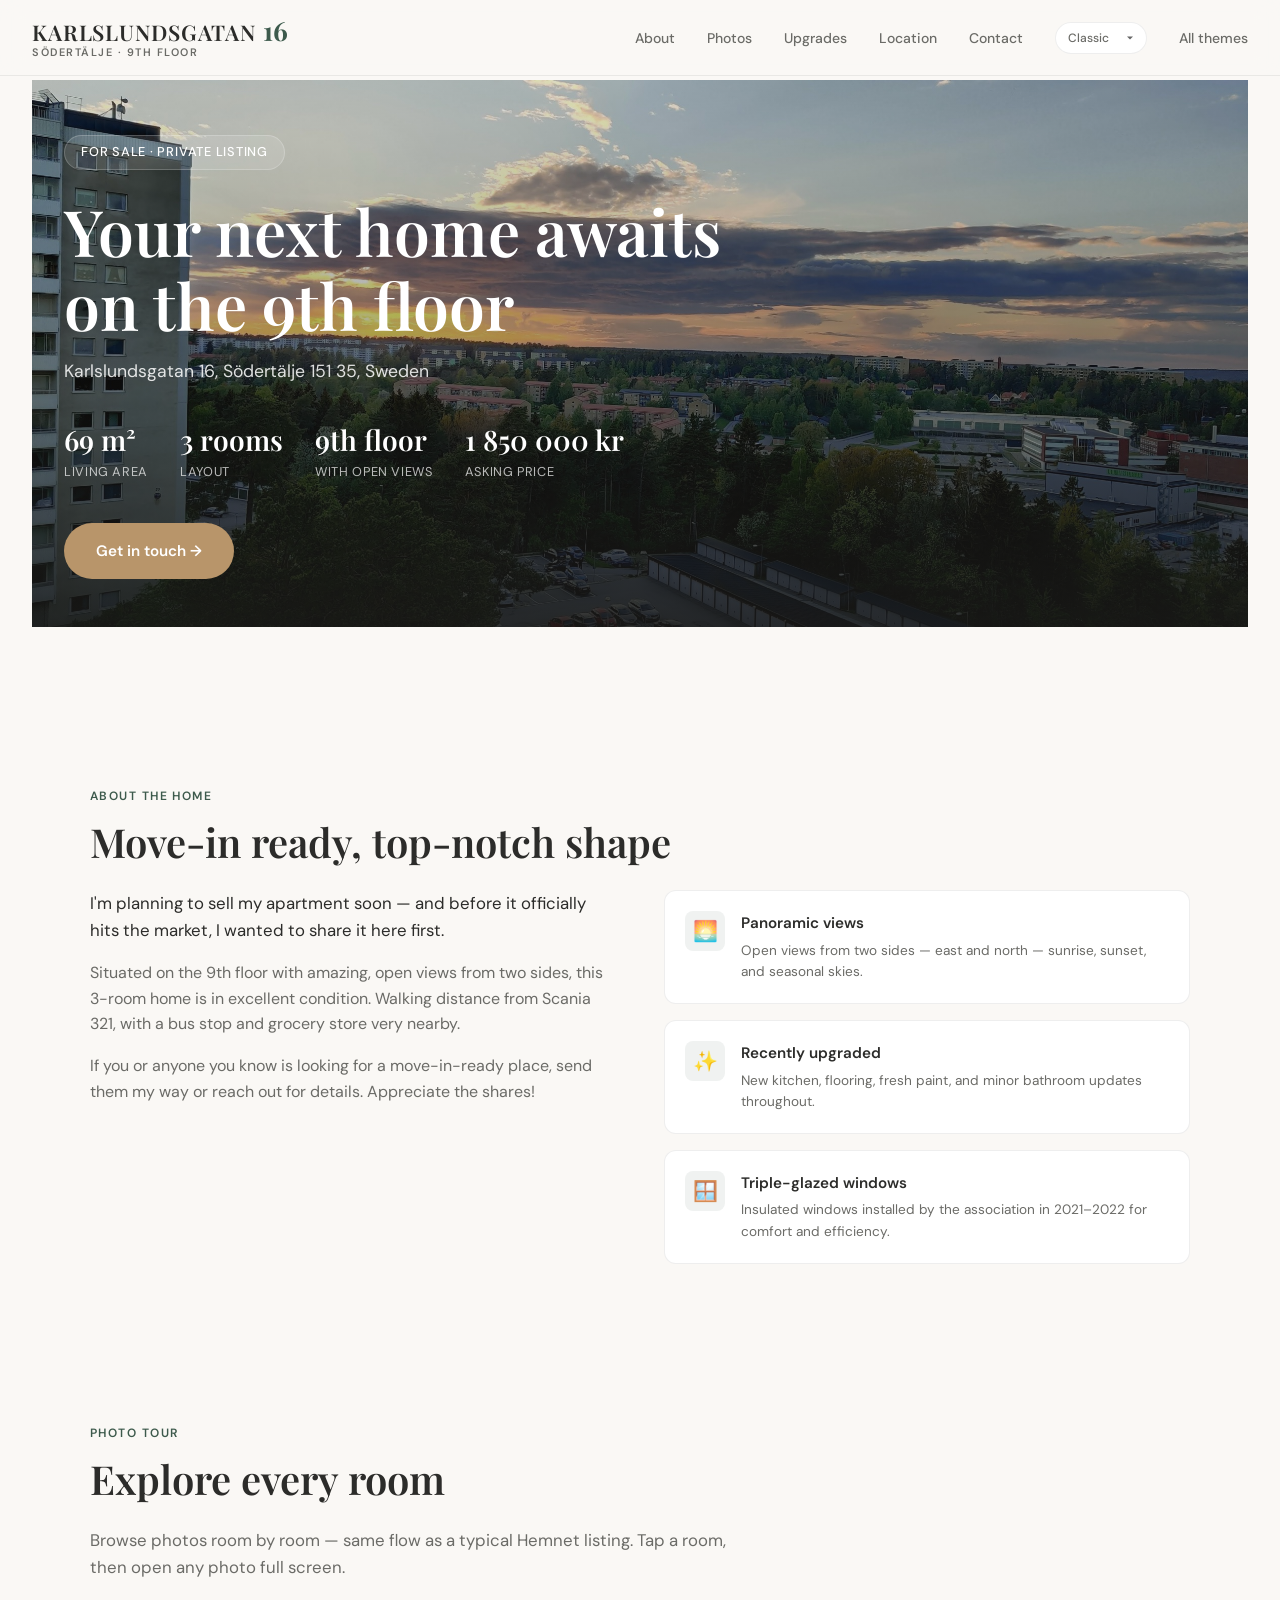
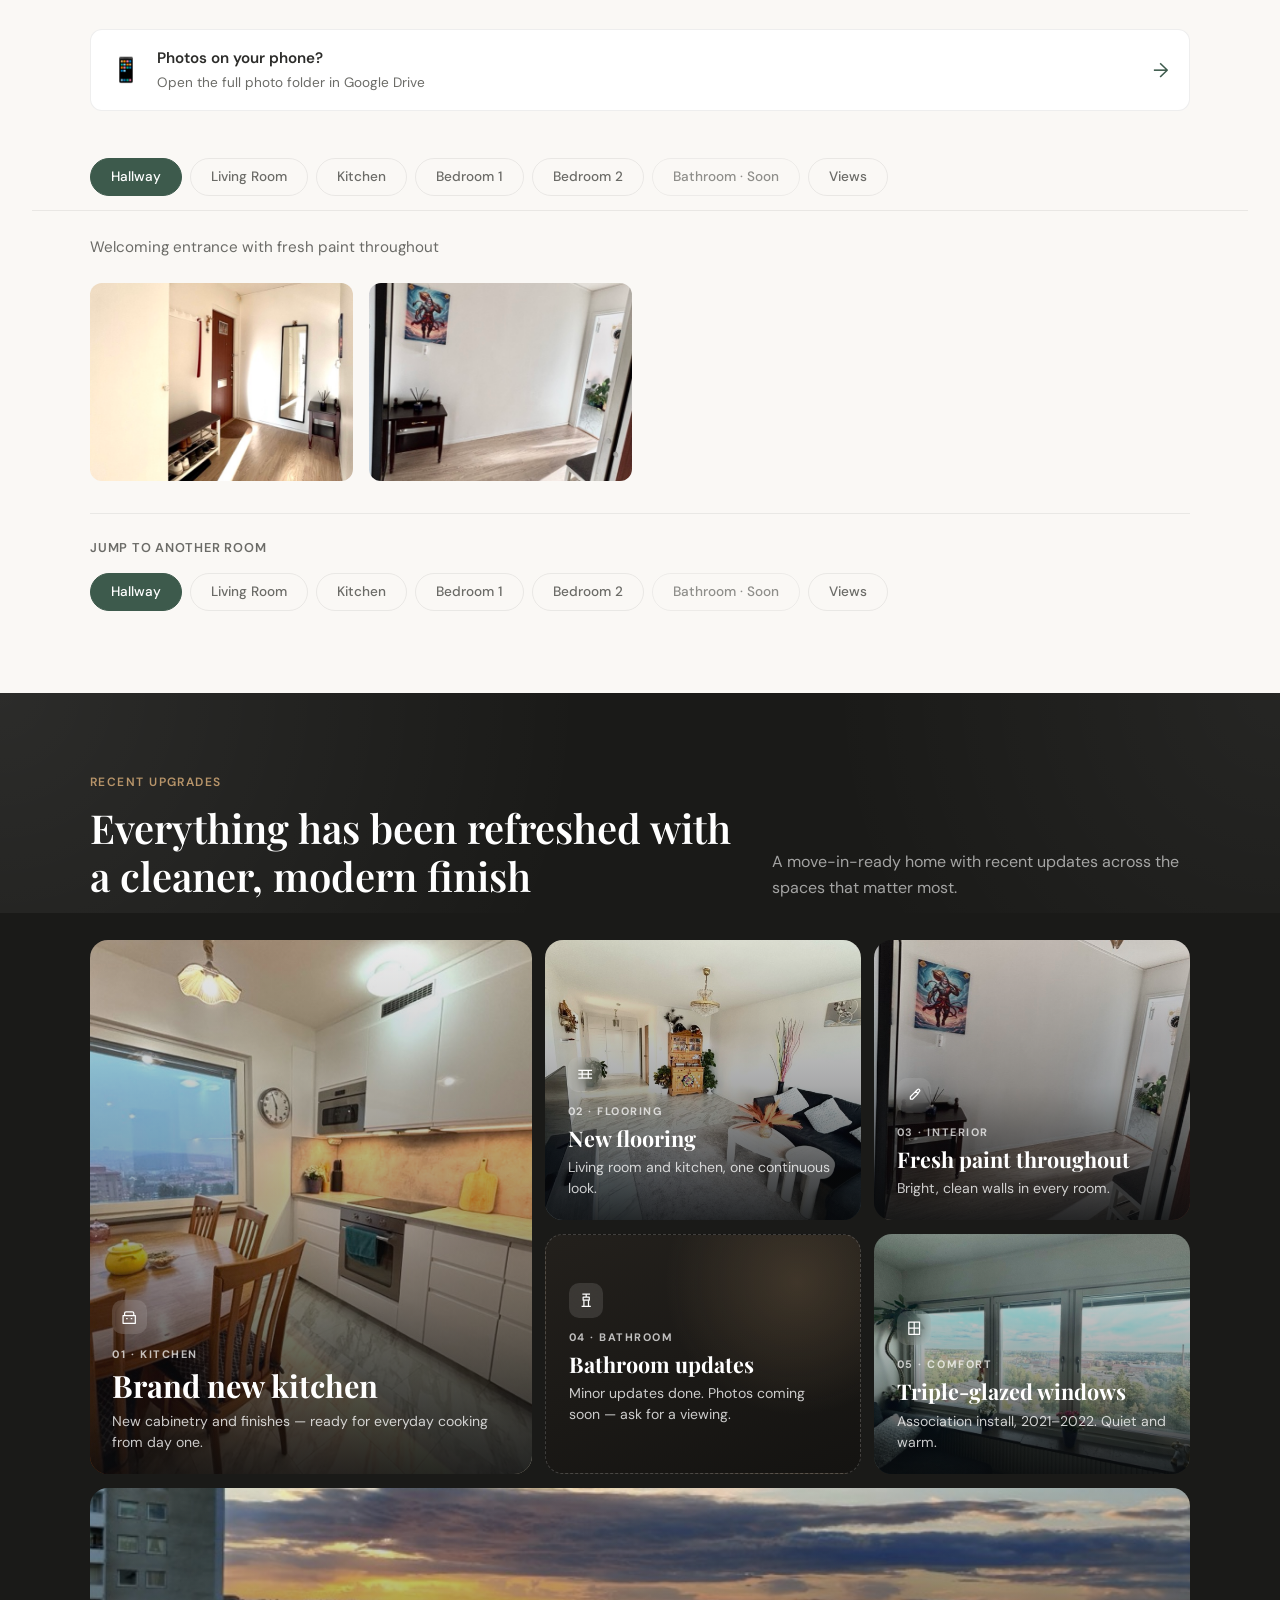
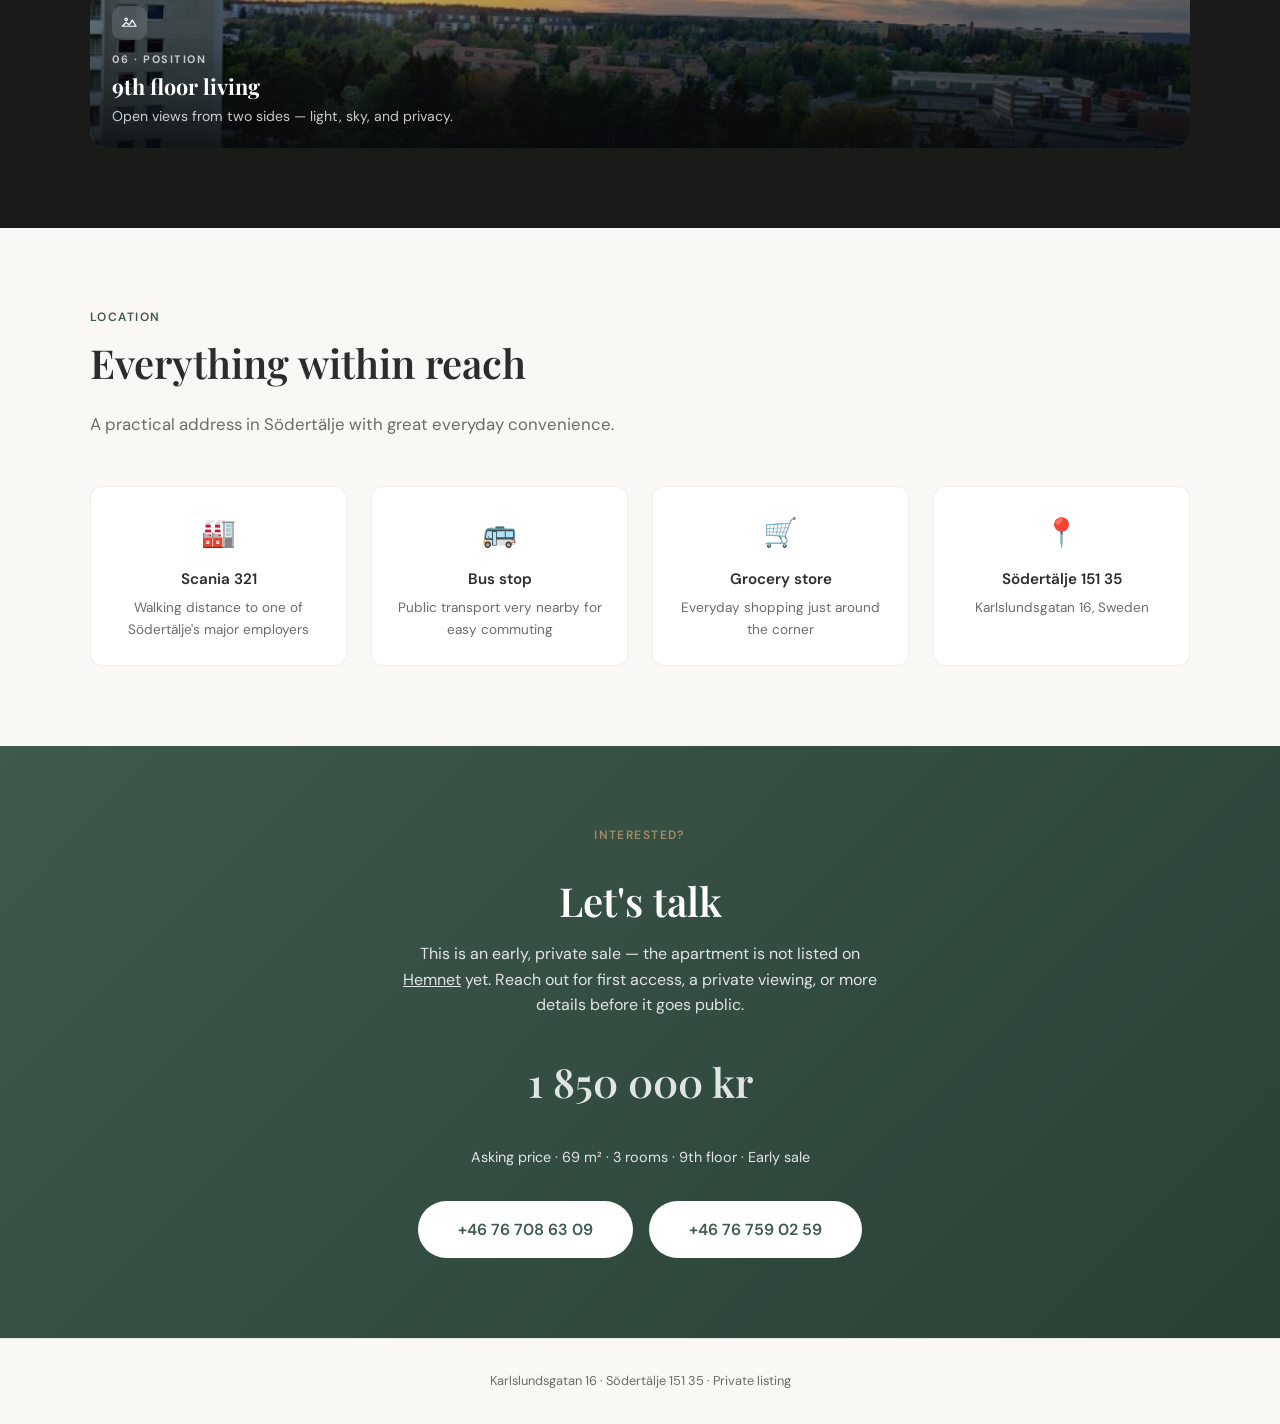
==== commit f204256b: "ui: minor UI refactoring and section order change" ====
--- a/index.html
+++ b/index.html
@@ -29,8 +29,8 @@
     </button>
     <ul class="nav-links">
       <li><a href="#about">About</a></li>
+      <li><a href="#gallery">Photos</a></li>
       <li><a href="#features">Upgrades</a></li>
-      <li><a href="#gallery">Photos</a></li>
       <li><a href="#location">Location</a></li>
       <li><a href="#contact">Contact</a></li>
       <li class="theme-switcher">
@@ -110,45 +110,11 @@
     </div>
   </section>
 
-  <section id="features" class="features-section">
-    <div class="container">
-      <p class="section-label">Recent upgrades</p>
-      <h2 class="section-title">Everything has been taken care of</h2>
-      <p class="section-intro">Recent improvements mean you can unpack and settle in from day one.</p>
-      <div class="features-grid">
-        <div class="feature-card">
-          <h3>Brand new kitchen</h3>
-          <p>Modern kitchen with new fittings — ready for everyday cooking and entertaining.</p>
-        </div>
-        <div class="feature-card">
-          <h3>New flooring</h3>
-          <p>Fresh flooring in the living room and kitchen for a clean, cohesive feel.</p>
-        </div>
-        <div class="feature-card">
-          <h3>Fresh paint throughout</h3>
-          <p>The entire apartment has been freshly painted — bright, clean, and welcoming.</p>
-        </div>
-        <div class="feature-card">
-          <h3>Bathroom updates</h3>
-          <p>Minor updates completed. Professional bathroom photos coming soon — ask for a viewing!</p>
-        </div>
-        <div class="feature-card">
-          <h3>Triple-glazed windows</h3>
-          <p>Installed by the housing association (2021–2022) — quiet, warm, and energy-efficient.</p>
-        </div>
-        <div class="feature-card">
-          <h3>9th floor living</h3>
-          <p>Elevated position with unobstructed views — a rare combination of light and privacy.</p>
-        </div>
-      </div>
-    </div>
-  </section>
-
   <section id="gallery">
     <div class="container">
       <p class="section-label">Photo tour</p>
       <h2 class="section-title">Explore every room</h2>
-      <p class="section-intro">Browse photos by room and season. Click any image to view full size.</p>
+      <p class="section-intro">Browse photos room by room — same flow as a typical Hemnet listing. Tap a room, then open any photo full screen.</p>
 
       <a class="mobile-photos-link" href="https://drive.google.com/drive/folders/13DOQb74V2OnRLPlrtR4my4WZX8BO8tBi?usp=sharing" target="_blank" rel="noopener">
         <span class="mobile-photos-icon">📱</span>
@@ -158,9 +124,110 @@
         </span>
         <span class="mobile-photos-arrow">→</span>
       </a>
-
-      <nav class="gallery-nav" id="gallery-nav"></nav>
+    </div>
+
+    <div class="gallery-filters-sticky">
+      <div class="container">
+        <nav class="gallery-nav" id="gallery-nav" aria-label="Photo rooms"></nav>
+      </div>
+    </div>
+
+    <div class="container">
       <div id="gallery-panels"></div>
+
+      <div class="gallery-filters-bottom">
+        <p class="gallery-filters-hint">Jump to another room</p>
+        <nav class="gallery-nav" id="gallery-nav-bottom" aria-label="Photo rooms (bottom)"></nav>
+      </div>
+    </div>
+  </section>
+
+  <section id="features" class="features-section">
+    <div class="container">
+      <div class="features-head">
+        <div>
+          <p class="section-label">Recent upgrades</p>
+          <h2 class="section-title">Everything has been refreshed with a cleaner, modern finish</h2>
+        </div>
+        <p class="section-intro">A move-in-ready home with recent updates across the spaces that matter most.</p>
+      </div>
+      <div class="upgrade-mosaic">
+        <article class="upgrade upgrade-hero">
+          <img src="images/kitchen/with-kitchen-lights/thumbs/IMG_2412.jpg" alt="Brand new kitchen" loading="lazy">
+          <div class="upgrade-shade"></div>
+          <div class="upgrade-copy">
+            <span class="upgrade-icon" aria-hidden="true">
+              <svg viewBox="0 0 24 24" fill="none"><path d="M4 10h16v10H4V10Zm2 0V7a2 2 0 0 1 2-2h8a2 2 0 0 1 2 2v3M8 14h2M14 14h2" stroke="currentColor" stroke-width="1.6" stroke-linejoin="round"/></svg>
+            </span>
+            <p class="upgrade-kicker">01 · Kitchen</p>
+            <h3>Brand new kitchen</h3>
+            <p>New cabinetry and finishes — ready for everyday cooking from day one.</p>
+          </div>
+        </article>
+
+        <article class="upgrade">
+          <img src="images/living-room/thumbs/IMG_2432.jpg" alt="New flooring in the living room" loading="lazy">
+          <div class="upgrade-shade"></div>
+          <div class="upgrade-copy">
+            <span class="upgrade-icon" aria-hidden="true">
+              <svg viewBox="0 0 24 24" fill="none"><path d="M3 7h18M3 12h18M3 17h18M8 7v10M16 7v10" stroke="currentColor" stroke-width="1.6"/></svg>
+            </span>
+            <p class="upgrade-kicker">02 · Flooring</p>
+            <h3>New flooring</h3>
+            <p>Living room and kitchen, one continuous look.</p>
+          </div>
+        </article>
+
+        <article class="upgrade">
+          <img src="images/hallway/thumbs/IMG_2394.jpg" alt="Fresh paint in the hallway" loading="lazy">
+          <div class="upgrade-shade"></div>
+          <div class="upgrade-copy">
+            <span class="upgrade-icon" aria-hidden="true">
+              <svg viewBox="0 0 24 24" fill="none"><path d="M7 14l7-7 3 3-7 7H7v-3Z" stroke="currentColor" stroke-width="1.6" stroke-linejoin="round"/><path d="M14 7l2.5-2.5a1.8 1.8 0 0 1 2.5 2.5L16.5 9.5" stroke="currentColor" stroke-width="1.6" stroke-linejoin="round"/></svg>
+            </span>
+            <p class="upgrade-kicker">03 · Interior</p>
+            <h3>Fresh paint throughout</h3>
+            <p>Bright, clean walls in every room.</p>
+          </div>
+        </article>
+
+        <article class="upgrade upgrade-soon">
+          <div class="upgrade-copy">
+            <span class="upgrade-icon" aria-hidden="true">
+              <svg viewBox="0 0 24 24" fill="none"><path d="M7 4h10M12 4v4M6 20h12M8 8h8v4H8V8Z" stroke="currentColor" stroke-width="1.6" stroke-linejoin="round"/><path d="M9 12v8M15 12v8" stroke="currentColor" stroke-width="1.6"/></svg>
+            </span>
+            <p class="upgrade-kicker">04 · Bathroom</p>
+            <h3>Bathroom updates</h3>
+            <p>Minor updates done. Photos coming soon — ask for a viewing.</p>
+          </div>
+        </article>
+
+        <article class="upgrade">
+          <img src="images/living-room/thumbs/IMG_2440.jpg" alt="Triple-glazed windows in the living room" loading="lazy">
+          <div class="upgrade-shade"></div>
+          <div class="upgrade-copy">
+            <span class="upgrade-icon" aria-hidden="true">
+              <svg viewBox="0 0 24 24" fill="none"><path d="M5 4h14v16H5V4Zm7 0v16M5 12h14" stroke="currentColor" stroke-width="1.6" stroke-linejoin="round"/></svg>
+            </span>
+            <p class="upgrade-kicker">05 · Comfort</p>
+            <h3>Triple-glazed windows</h3>
+            <p>Association install, 2021–2022. Quiet and warm.</p>
+          </div>
+        </article>
+
+        <article class="upgrade upgrade-wide">
+          <img src="images/outside-view/north-view/summer/thumbs/IMG_20210522_204227.jpg" alt="Open views from the 9th floor" loading="lazy">
+          <div class="upgrade-shade"></div>
+          <div class="upgrade-copy">
+            <span class="upgrade-icon" aria-hidden="true">
+              <svg viewBox="0 0 24 24" fill="none"><path d="M3 16l5-5 4 3 4-6 5 8H3Z" stroke="currentColor" stroke-width="1.6" stroke-linejoin="round"/><circle cx="8" cy="7" r="1.6" stroke="currentColor" stroke-width="1.6"/></svg>
+            </span>
+            <p class="upgrade-kicker">06 · Position</p>
+            <h3>9th floor living</h3>
+            <p>Open views from two sides — light, sky, and privacy.</p>
+          </div>
+        </article>
+      </div>
     </div>
   </section>
 
--- a/css/base.css
+++ b/css/base.css
@@ -386,38 +386,162 @@
 .features-section {
   background: var(--bg-dark);
   color: #fff;
+  position: relative;
+  overflow: hidden;
+}
+
+.features-section::before {
+  content: "";
+  position: absolute;
+  inset: 0 0 auto 0;
+  height: 220px;
+  background:
+    radial-gradient(circle at top left, rgba(255, 255, 255, 0.08), transparent 45%),
+    radial-gradient(circle at top right, rgba(255, 255, 255, 0.05), transparent 35%);
+  pointer-events: none;
 }
 
 .features-section .section-label {
   color: var(--gold);
 }
 
+.features-head {
+  position: relative;
+  z-index: 1;
+  display: grid;
+  grid-template-columns: 1.4fr 0.9fr;
+  gap: 2rem;
+  align-items: end;
+  margin-bottom: 2.5rem;
+}
+
+.features-head .section-title {
+  max-width: 760px;
+  margin-bottom: 0;
+}
+
 .features-section .section-intro {
   color: var(--feature-text-muted);
-}
-
-.features-grid {
+  margin-bottom: 0;
+  justify-self: end;
+  max-width: 420px;
+  font-size: 1rem;
+}
+
+.upgrade-mosaic {
+  position: relative;
+  z-index: 1;
   display: grid;
-  grid-template-columns: repeat(auto-fit, minmax(280px, 1fr));
-  gap: 1.5rem;
-}
-
-.feature-card {
-  padding: 1.75rem;
-  background: var(--feature-card-bg);
-  border: 1px solid var(--feature-card-border);
-  border-radius: var(--radius);
-}
-
-.feature-card h3 {
+  grid-template-columns: 1.4fr 1fr 1fr;
+  grid-template-rows: 280px 240px 260px;
+  gap: 0.85rem;
+}
+
+.upgrade {
+  position: relative;
+  overflow: hidden;
+  border-radius: 18px;
+  isolation: isolate;
+  min-height: 0;
+}
+
+.upgrade img {
+  position: absolute;
+  inset: 0;
+  width: 100%;
+  height: 100%;
+  object-fit: cover;
+  transform: scale(1.02);
+  transition: transform 0.7s ease;
+}
+
+.upgrade:hover img {
+  transform: scale(1.08);
+}
+
+.upgrade-shade {
+  position: absolute;
+  inset: 0;
+  background: linear-gradient(
+    to top,
+    rgba(8, 10, 12, 0.88) 0%,
+    rgba(8, 10, 12, 0.35) 48%,
+    rgba(8, 10, 12, 0.08) 100%
+  );
+  z-index: 1;
+}
+
+.upgrade-copy {
+  position: relative;
+  z-index: 2;
+  height: 100%;
+  display: flex;
+  flex-direction: column;
+  justify-content: flex-end;
+  padding: 1.35rem 1.4rem 1.3rem;
+}
+
+.upgrade-icon {
+  width: 2.15rem;
+  height: 2.15rem;
+  display: grid;
+  place-items: center;
+  margin-bottom: 0.7rem;
+  border-radius: 10px;
+  background: rgba(255, 255, 255, 0.12);
+  color: #fff;
+  backdrop-filter: blur(8px);
+}
+
+.upgrade-icon svg {
+  width: 1.15rem;
+  height: 1.15rem;
+}
+
+.upgrade-kicker {
+  font-size: 0.68rem;
+  font-weight: 700;
+  letter-spacing: 0.14em;
+  text-transform: uppercase;
+  color: rgba(255, 255, 255, 0.72);
+  margin-bottom: 0.35rem;
+}
+
+.upgrade h3 {
   font-family: var(--font-display);
-  font-size: 1.1rem;
-  margin-bottom: 0.5rem;
-}
-
-.feature-card p {
-  font-size: 0.9rem;
-  color: var(--feature-text-muted);
+  font-size: 1.35rem;
+  line-height: 1.2;
+  margin-bottom: 0.35rem;
+}
+
+.upgrade p:not(.upgrade-kicker) {
+  font-size: 0.88rem;
+  line-height: 1.5;
+  color: rgba(255, 255, 255, 0.78);
+  max-width: 28rem;
+}
+
+.upgrade-hero {
+  grid-row: 1 / span 2;
+}
+
+.upgrade-hero h3 {
+  font-size: clamp(1.6rem, 2.4vw, 2.1rem);
+}
+
+.upgrade-wide {
+  grid-column: 1 / -1;
+}
+
+.upgrade-soon {
+  background:
+    radial-gradient(circle at 80% 20%, rgba(184, 149, 106, 0.22), transparent 42%),
+    linear-gradient(160deg, #23201c 0%, #141311 100%);
+  border: 1px dashed rgba(255, 255, 255, 0.18);
+}
+
+.upgrade-soon .upgrade-copy {
+  justify-content: center;
 }
 
 /* Location */
@@ -501,12 +625,47 @@
 
 .gallery-nav {
   display: flex;
-  flex-wrap: wrap;
+  flex-wrap: nowrap;
   gap: 0.5rem;
-  margin-bottom: 2rem;
+  margin-bottom: 0;
+  overflow-x: auto;
+  -webkit-overflow-scrolling: touch;
+  scrollbar-width: none;
+  padding: 0.15rem 0;
+}
+
+.gallery-nav::-webkit-scrollbar {
+  display: none;
+}
+
+.gallery-filters-sticky {
+  position: sticky;
+  top: 4.5rem;
+  z-index: 90;
+  background: color-mix(in srgb, var(--bg) 92%, transparent);
+  backdrop-filter: blur(10px);
+  border-bottom: 1px solid var(--border);
+  padding: 0.75rem 0;
+  margin-bottom: 1.5rem;
+}
+
+.gallery-filters-bottom {
+  margin-top: 2rem;
+  padding-top: 1.5rem;
+  border-top: 1px solid var(--border);
+}
+
+.gallery-filters-hint {
+  font-size: 0.8rem;
+  font-weight: 600;
+  letter-spacing: 0.06em;
+  text-transform: uppercase;
+  color: var(--text-muted);
+  margin-bottom: 0.75rem;
 }
 
 .gallery-tab {
+  flex-shrink: 0;
   padding: 0.6rem 1.25rem;
   background: transparent;
   border: 1px solid var(--border);
@@ -517,6 +676,7 @@
   color: var(--text-muted);
   cursor: pointer;
   transition: all 0.2s;
+  white-space: nowrap;
 }
 
 .gallery-tab:hover {
@@ -531,8 +691,7 @@
 }
 
 .gallery-tab.coming-soon {
-  opacity: 0.6;
-  cursor: default;
+  opacity: 0.75;
 }
 
 .gallery-panel {
@@ -783,8 +942,46 @@
     padding: 0.85rem 1.25rem;
   }
 
+  .gallery-filters-sticky {
+    top: 4rem;
+  }
+
   .about-grid {
     grid-template-columns: 1fr;
+  }
+
+  .features-head {
+    grid-template-columns: 1fr;
+    gap: 1rem;
+    margin-bottom: 2rem;
+  }
+
+  .features-grid {
+    grid-template-columns: 1fr;
+  }
+
+  .features-section .section-intro {
+    justify-self: start;
+    max-width: none;
+  }
+
+  .upgrade-mosaic {
+    grid-template-columns: 1fr 1fr;
+    grid-template-rows: none;
+  }
+
+  .upgrade,
+  .upgrade-hero,
+  .upgrade-wide {
+    min-height: 240px;
+    grid-column: auto;
+    grid-row: auto;
+  }
+
+  .upgrade-hero,
+  .upgrade-wide,
+  .upgrade-soon {
+    grid-column: 1 / -1;
   }
 
   .hero-media {
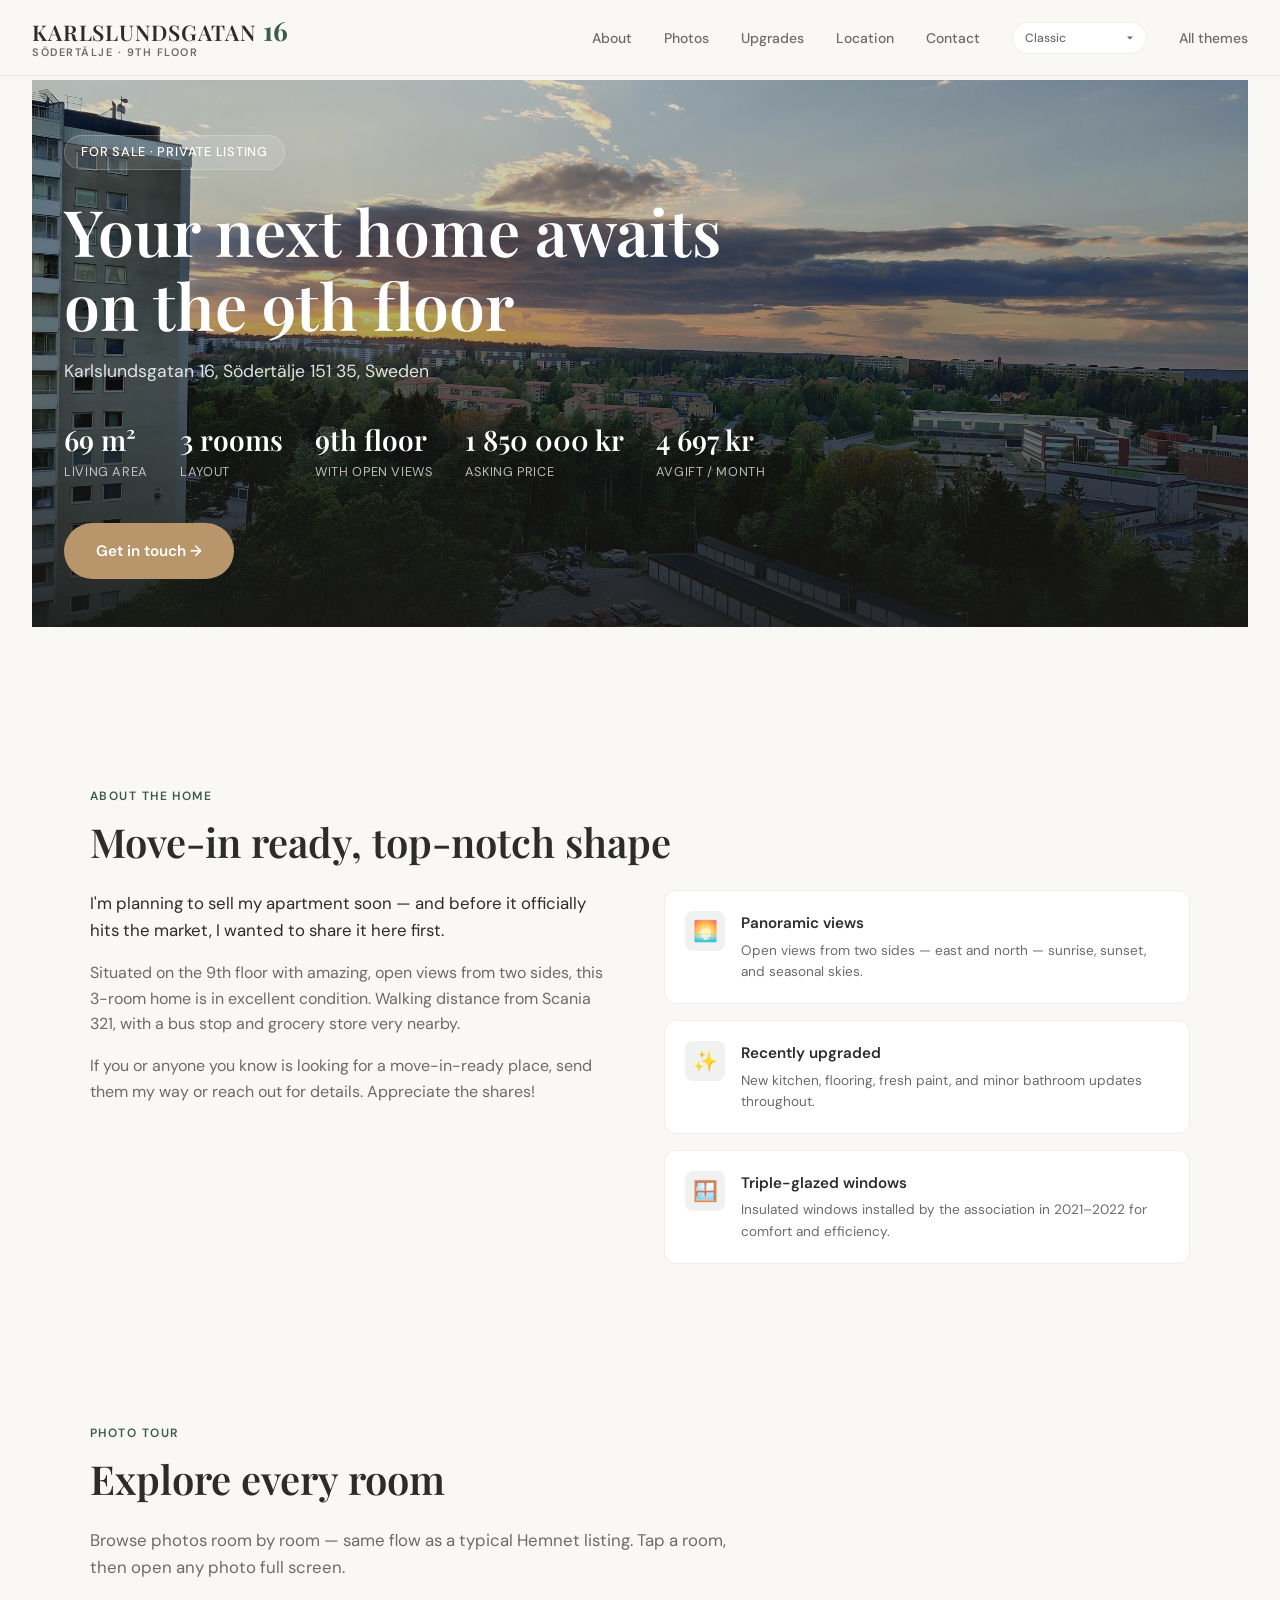
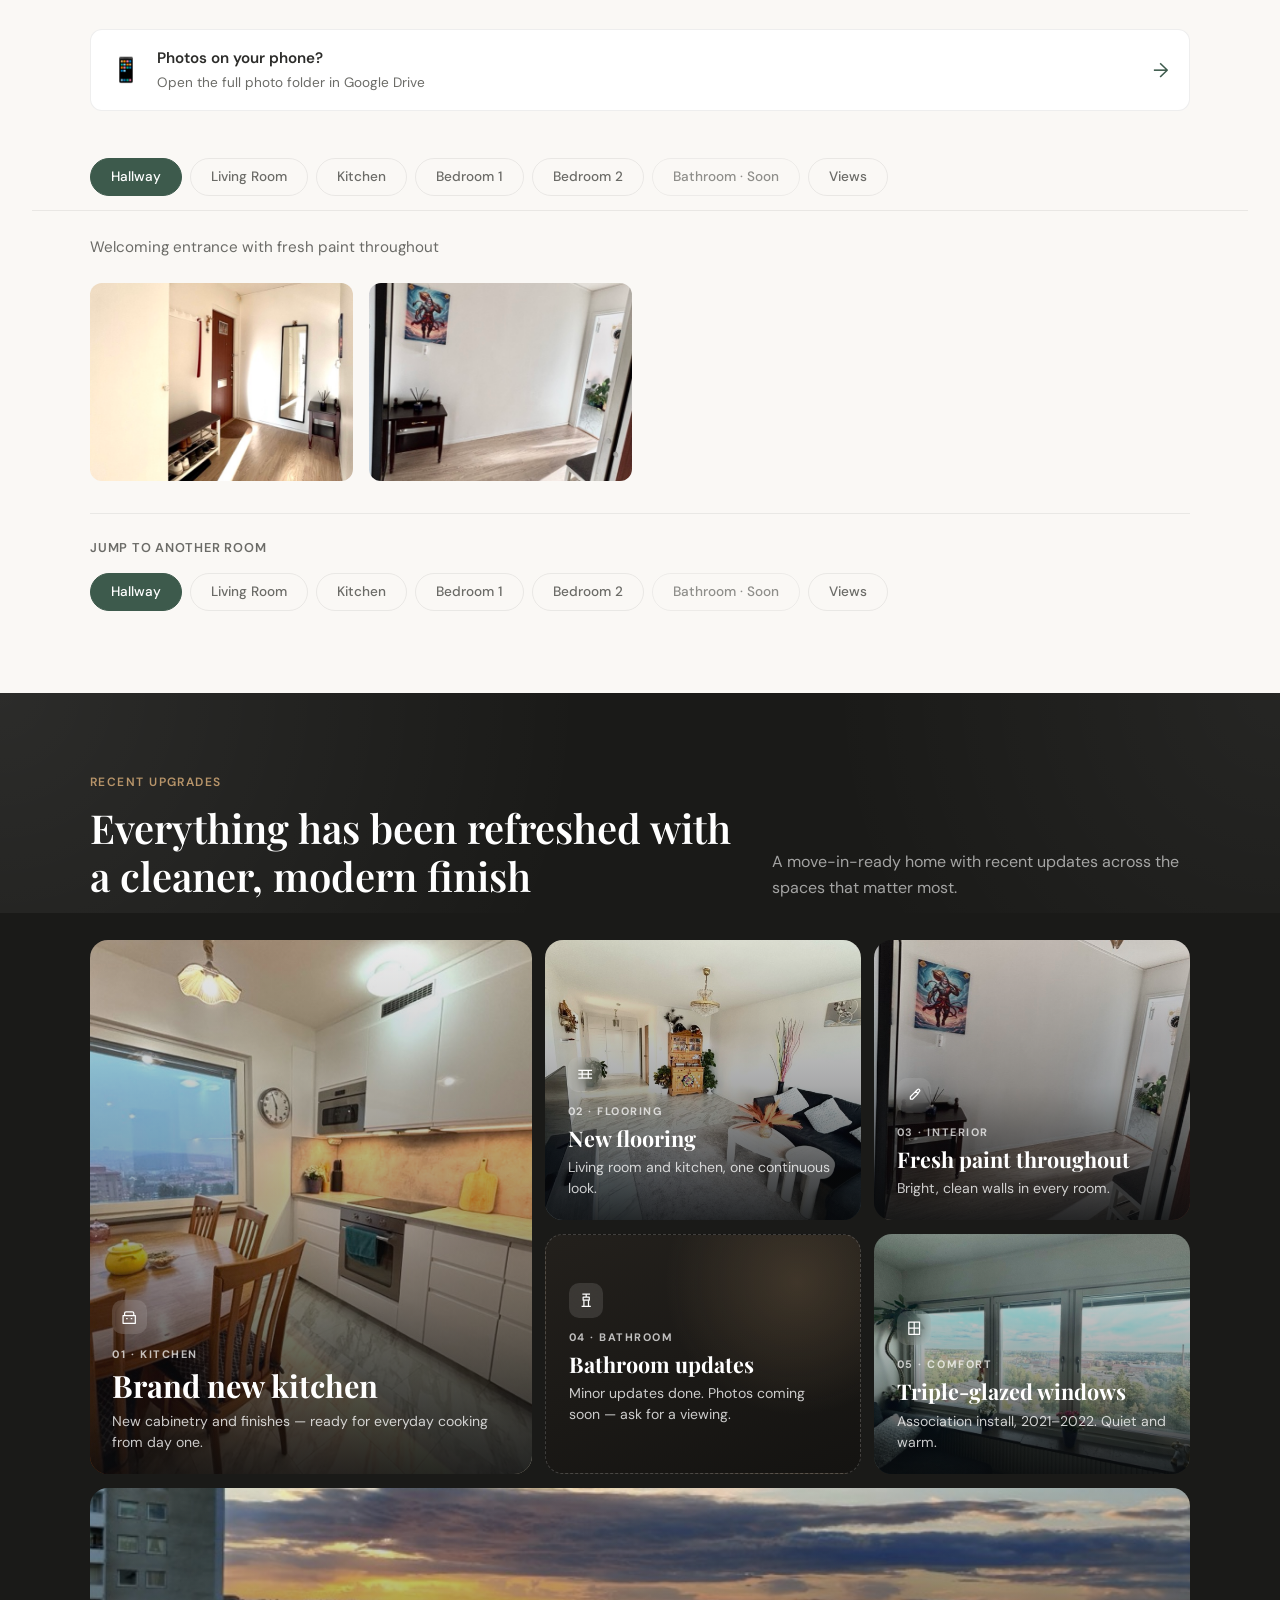
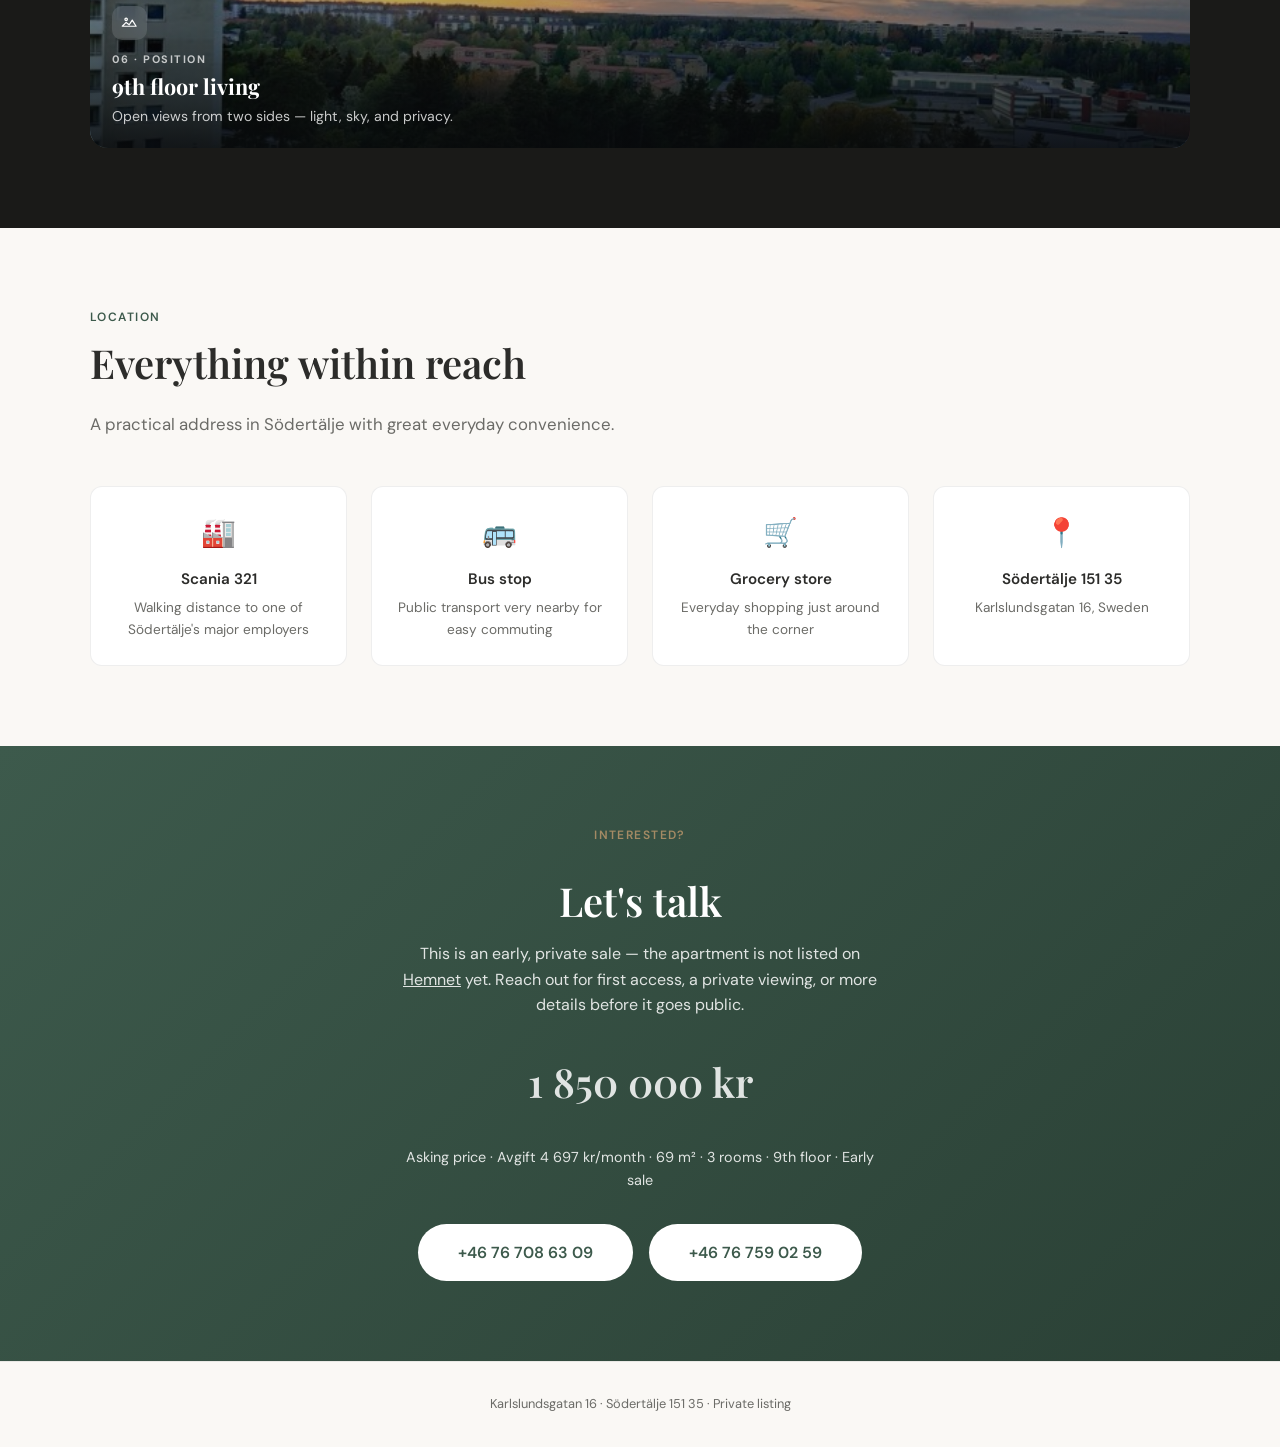
==== commit d5327a02: "ui: add avgift info and new theme" ====
--- a/index.html
+++ b/index.html
@@ -4,7 +4,7 @@
   <meta charset="UTF-8">
   <meta name="viewport" content="width=device-width, initial-scale=1.0">
   <title>Karlslundsgatan 16 · 3-Room Apartment · Södertälje</title>
-  <meta name="description" content="Move-in-ready 69 sqm apartment on the 9th floor with panoramic views. Karlslundsgatan 16, Södertälje. Asking price 1 850 000 kr.">
+  <meta name="description" content="Move-in-ready 69 sqm apartment on the 9th floor with panoramic views. Karlslundsgatan 16, Södertälje. Asking price 1 850 000 kr. Avgift 4 697 kr/month.">
   <link rel="preconnect" href="https://fonts.googleapis.com">
   <link rel="preconnect" href="https://fonts.gstatic.com" crossorigin>
   <link rel="stylesheet" href="css/base.css">
@@ -67,6 +67,10 @@
           <span class="stat-value">1 850 000 kr</span>
           <span class="stat-label">Asking price</span>
         </div>
+        <div class="stat">
+          <span class="stat-value">4 697 kr</span>
+          <span class="stat-label">Avgift / month</span>
+        </div>
       </div>
       <a href="#contact" class="hero-cta">Get in touch →</a>
       </div>
@@ -267,7 +271,7 @@
       <h2 class="section-title">Let's talk</h2>
       <p>This is an early, private sale — the apartment is not listed on <a href="https://hemnet.se" target="_blank" rel="noopener" class="contact-link">Hemnet</a> yet. Reach out for first access, a private viewing, or more details before it goes public.</p>
       <p class="contact-price">1 850 000 kr</p>
-      <p class="contact-note">Asking price · 69 m² · 3 rooms · 9th floor · Early sale</p>
+      <p class="contact-note">Asking price · Avgift 4 697 kr/month · 69 m² · 3 rooms · 9th floor · Early sale</p>
       <div class="contact-actions">
         <a href="tel:+46767086309" class="contact-btn">+46 76 708 63 09</a>
         <a href="tel:+46767590259" class="contact-btn">+46 76 759 02 59</a>
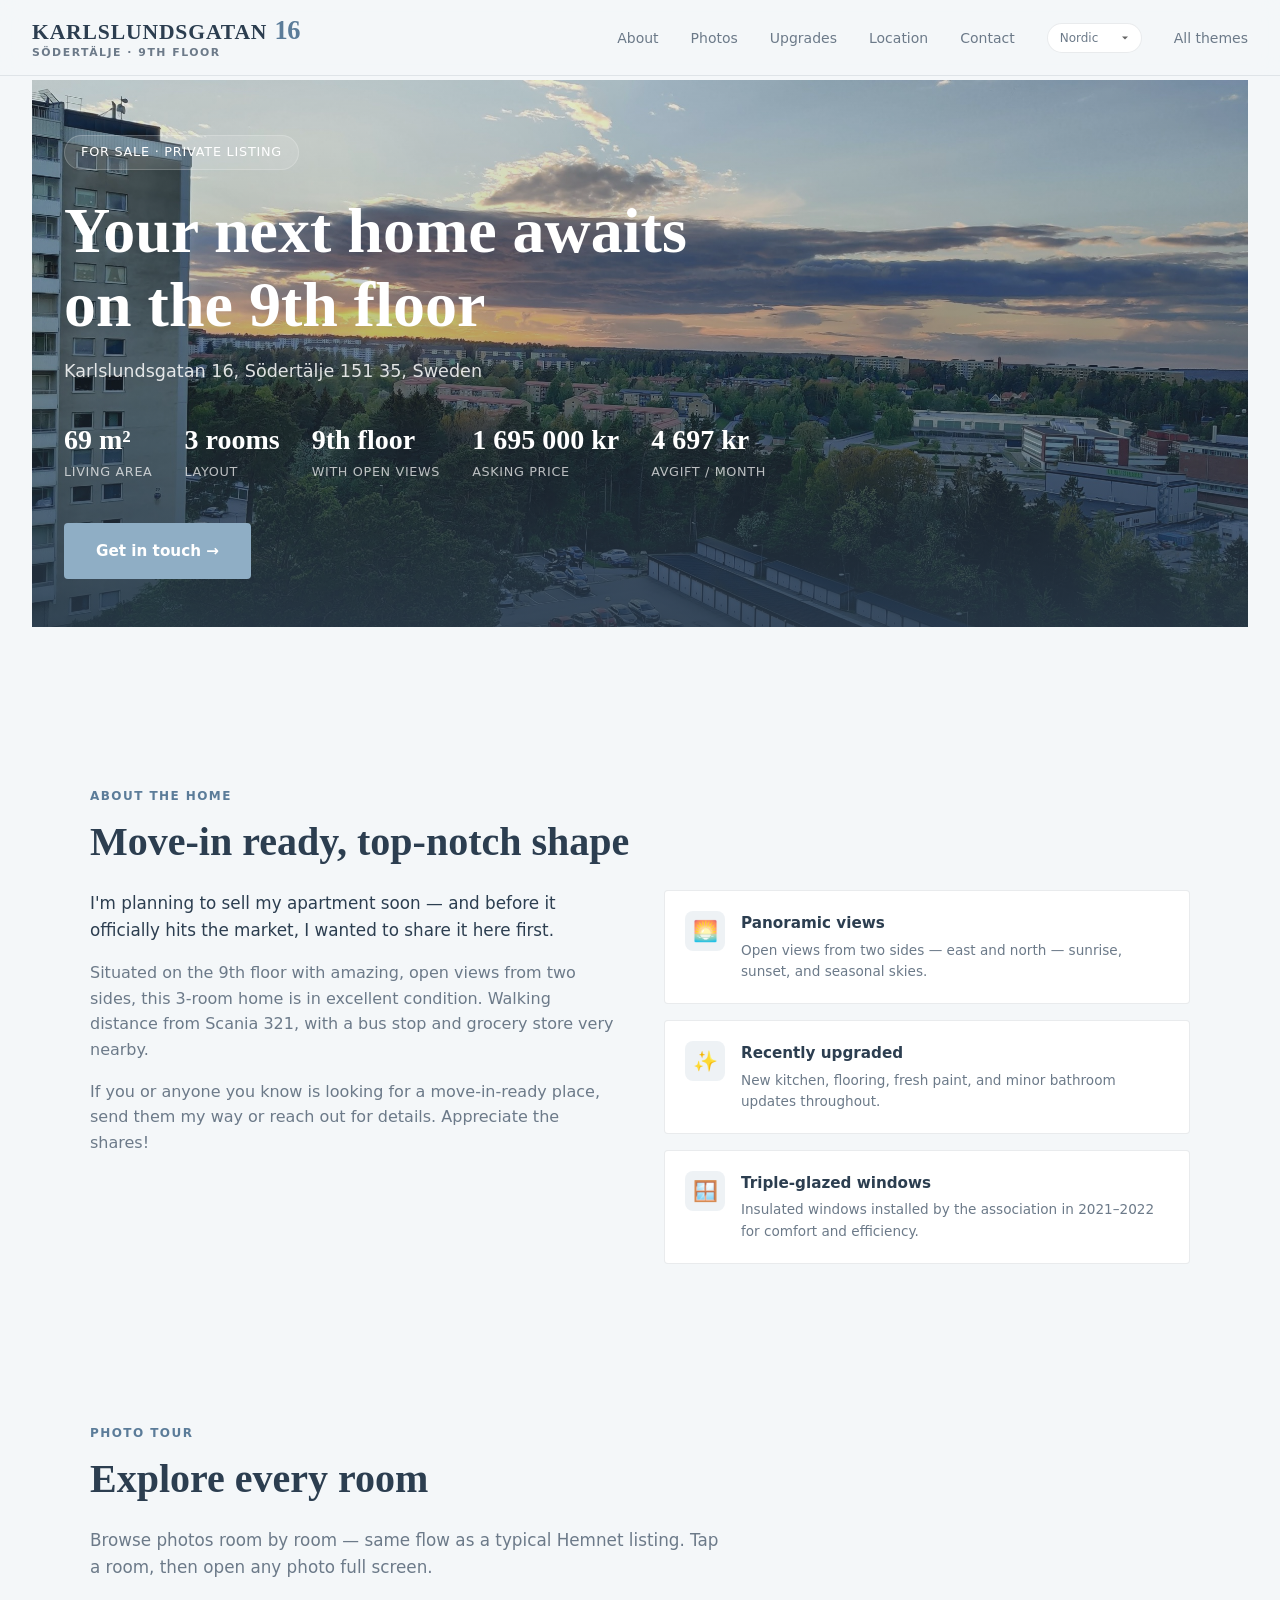
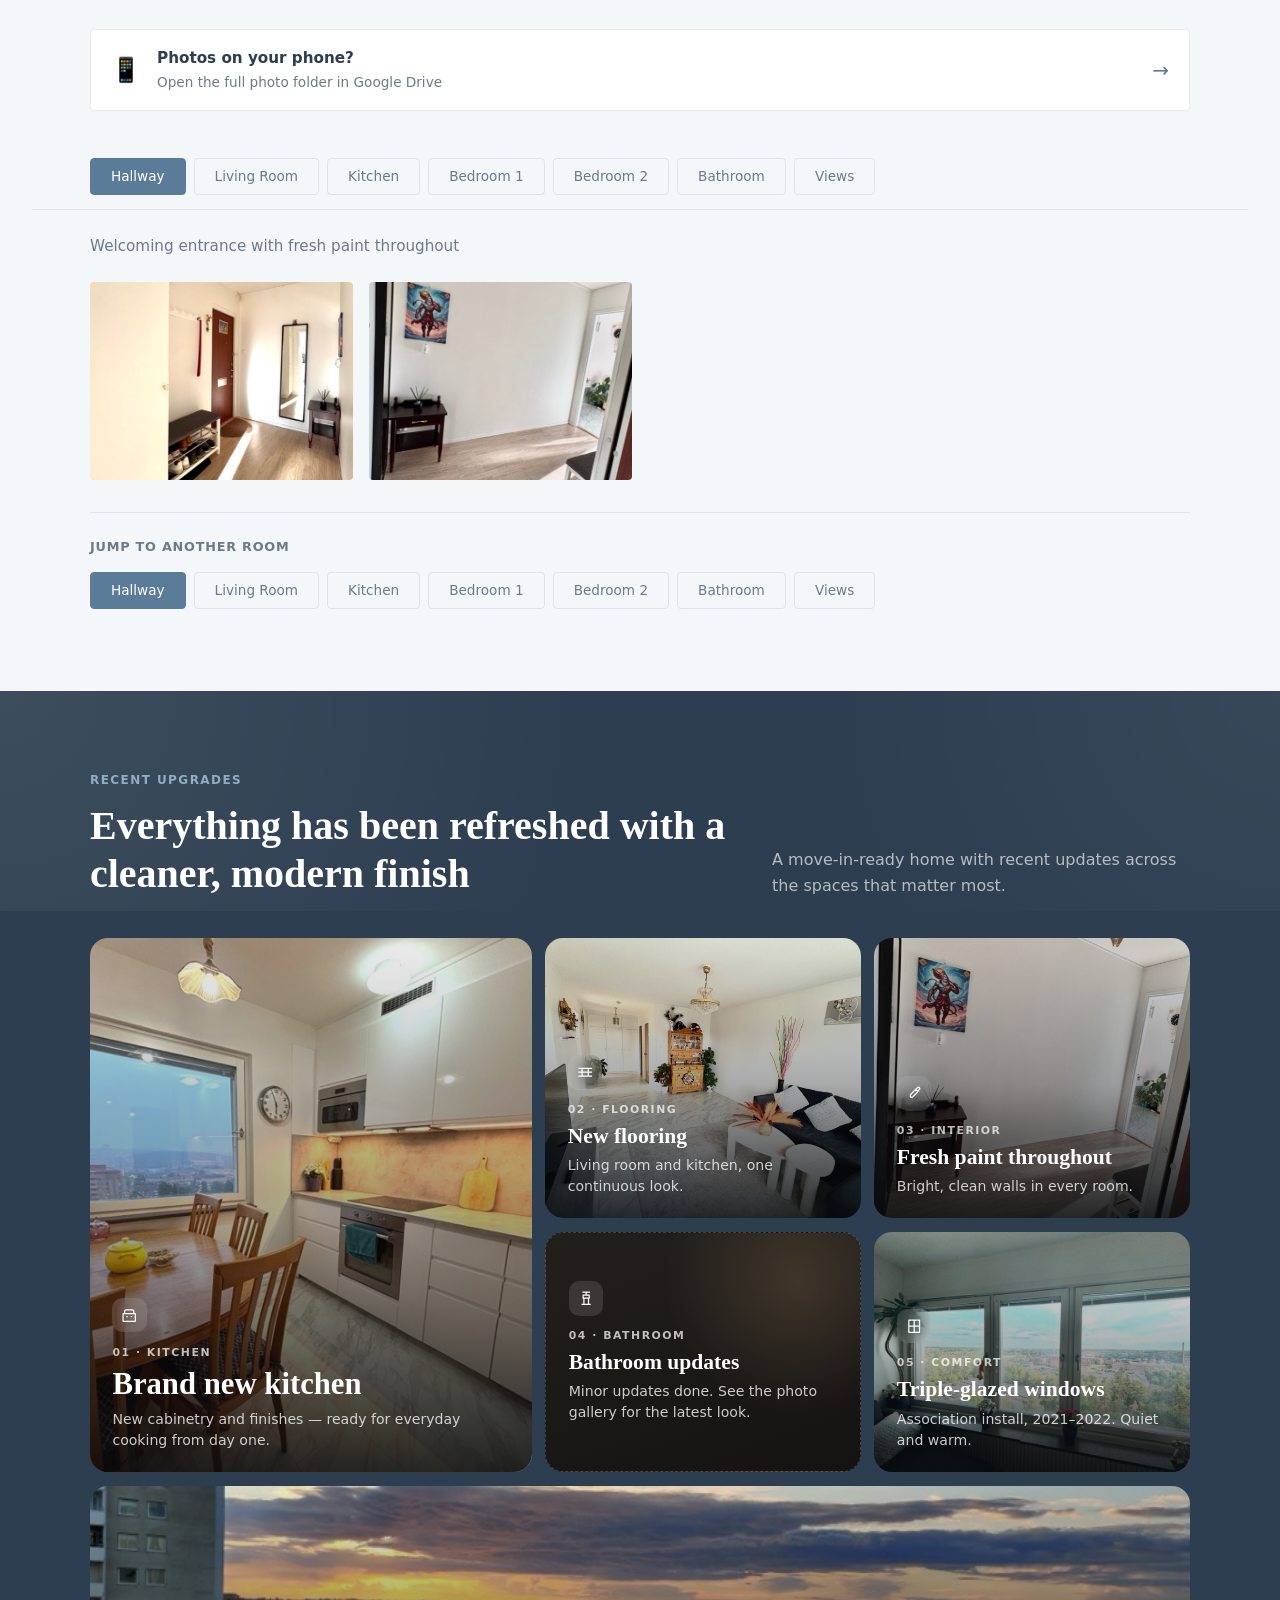
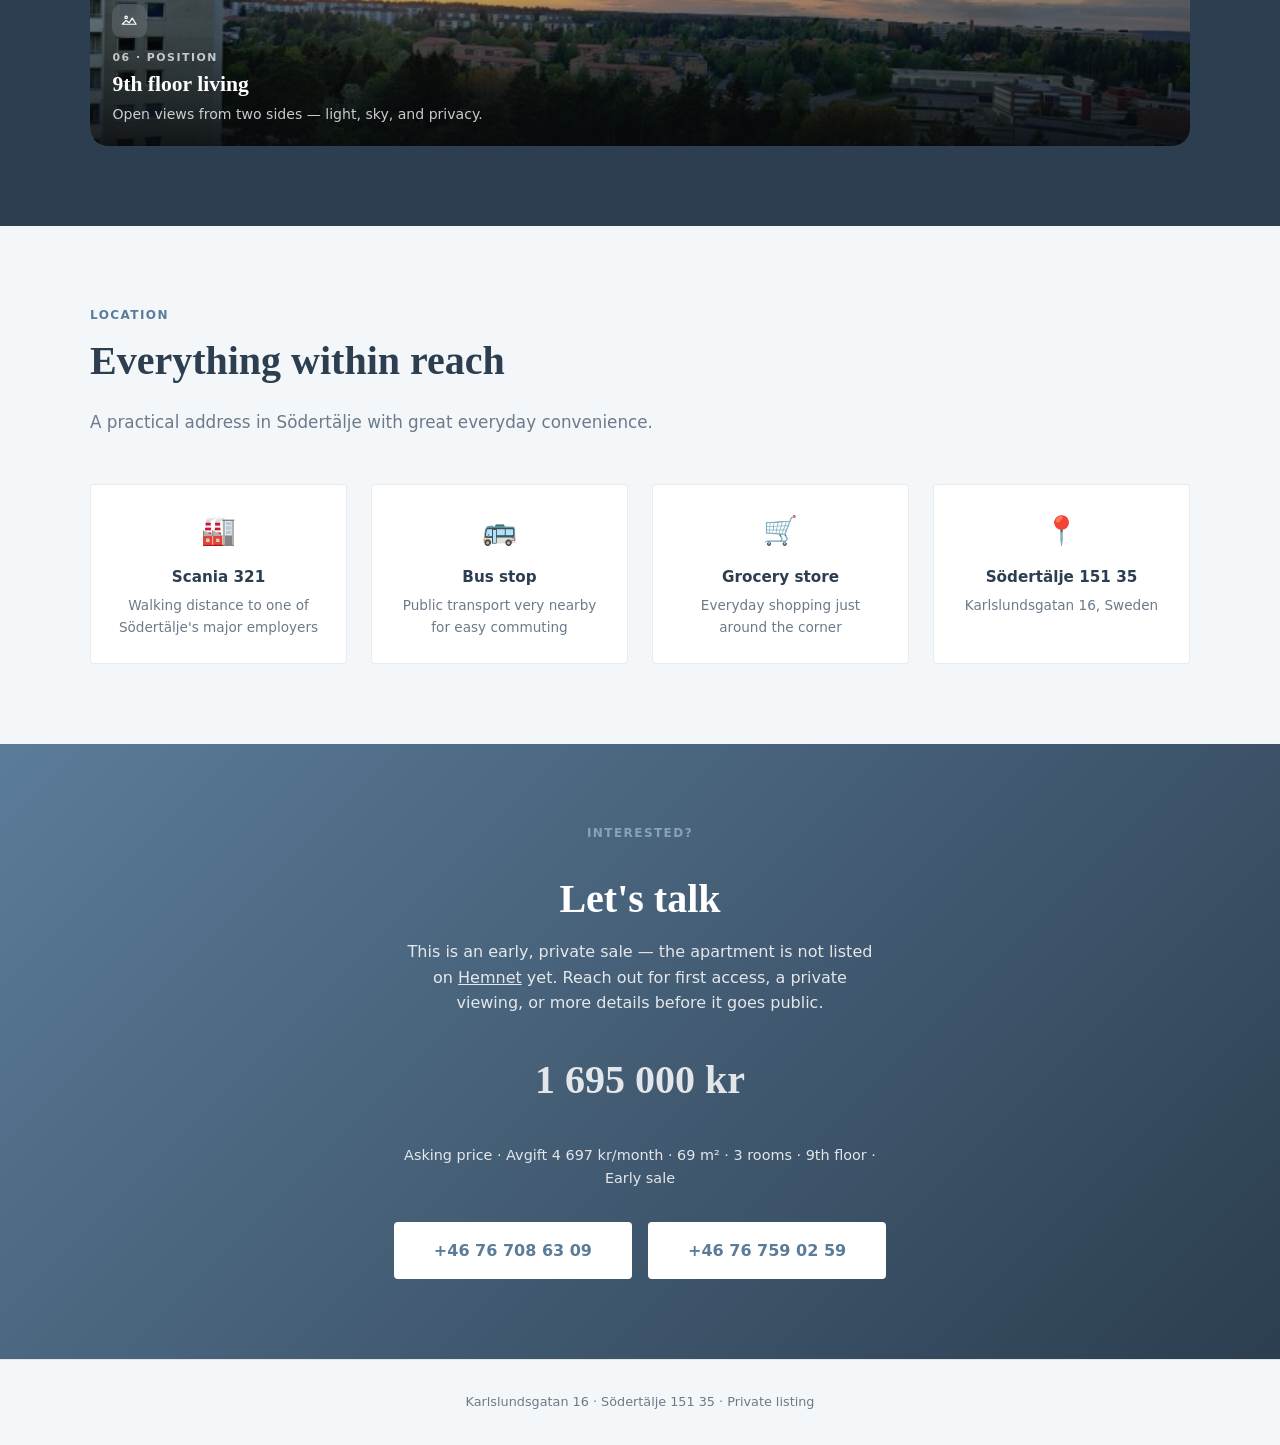
==== commit 1dc7323f: "add bathroom image and update the themes" ====
--- a/index.html
+++ b/index.html
@@ -4,11 +4,11 @@
   <meta charset="UTF-8">
   <meta name="viewport" content="width=device-width, initial-scale=1.0">
   <title>Karlslundsgatan 16 · 3-Room Apartment · Södertälje</title>
-  <meta name="description" content="Move-in-ready 69 sqm apartment on the 9th floor with panoramic views. Karlslundsgatan 16, Södertälje. Asking price 1 850 000 kr. Avgift 4 697 kr/month.">
+  <meta name="description" content="Move-in-ready 69 sqm apartment on the 9th floor with panoramic views. Karlslundsgatan 16, Södertälje. Asking price 1 695 000 kr. Avgift 4 697 kr/month.">
   <link rel="preconnect" href="https://fonts.googleapis.com">
   <link rel="preconnect" href="https://fonts.gstatic.com" crossorigin>
   <link rel="stylesheet" href="css/base.css">
-  <link id="theme-css" rel="stylesheet" href="css/themes/classic.css">
+  <link id="theme-css" rel="stylesheet" href="css/themes/nordic.css">
 </head>
 <body>
 
@@ -64,7 +64,7 @@
           <span class="stat-label">With open views</span>
         </div>
         <div class="stat">
-          <span class="stat-value">1 850 000 kr</span>
+          <span class="stat-value">1 695 000 kr</span>
           <span class="stat-label">Asking price</span>
         </div>
         <div class="stat">
@@ -202,7 +202,7 @@
             </span>
             <p class="upgrade-kicker">04 · Bathroom</p>
             <h3>Bathroom updates</h3>
-            <p>Minor updates done. Photos coming soon — ask for a viewing.</p>
+            <p>Minor updates done. See the photo gallery for the latest look.</p>
           </div>
         </article>
 
@@ -270,7 +270,7 @@
       <p class="section-label" style="color: var(--gold);">Interested?</p>
       <h2 class="section-title">Let's talk</h2>
       <p>This is an early, private sale — the apartment is not listed on <a href="https://hemnet.se" target="_blank" rel="noopener" class="contact-link">Hemnet</a> yet. Reach out for first access, a private viewing, or more details before it goes public.</p>
-      <p class="contact-price">1 850 000 kr</p>
+      <p class="contact-price">1 695 000 kr</p>
       <p class="contact-note">Asking price · Avgift 4 697 kr/month · 69 m² · 3 rooms · 9th floor · Early sale</p>
       <div class="contact-actions">
         <a href="tel:+46767086309" class="contact-btn">+46 76 708 63 09</a>
--- a/css/themes/nordic.css
+++ b/css/themes/nordic.css
@@ -0,0 +1,39 @@
+/* Nordic — pale ice, birch white, muted steel blue */
+@import url("https://fonts.googleapis.com/css2?family=Libre+Baskerville:wght@400;700&family=Source+Sans+3:wght@400;500;600&display=swap");
+
+:root {
+  --bg: #f4f7f9;
+  --bg-dark: #2c3e50;
+  --surface: #ffffff;
+  --text: #2c3e50;
+  --text-muted: #6c7a89;
+  --accent: #5b7c99;
+  --accent-light: #7a9bb8;
+  --gold: #8faec5;
+  --border: rgba(44, 62, 80, 0.1);
+  --shadow: 0 4px 20px rgba(44, 62, 80, 0.06);
+  --shadow-lg: 0 16px 48px rgba(44, 62, 80, 0.1);
+  --radius: 4px;
+  --radius-pill: 4px;
+  --font-display: "Libre Baskerville", Georgia, serif;
+  --font-body: "Source Sans 3", system-ui, sans-serif;
+  --header-bg: rgba(244, 247, 249, 0.92);
+  --hero-overlay: linear-gradient(to top, rgba(44, 62, 80, 0.82) 0%, rgba(44, 62, 80, 0.35) 45%, rgba(91, 124, 153, 0.15) 100%);
+  --highlight-icon-bg: rgba(91, 124, 153, 0.1);
+  --cta-shadow: 0 8px 24px rgba(91, 124, 153, 0.3);
+  --contact-gradient: linear-gradient(135deg, #5b7c99 0%, #2c3e50 100%);
+  --gallery-placeholder: #e8edf1;
+  --feature-card-bg: rgba(255, 255, 255, 0.06);
+  --feature-card-border: rgba(255, 255, 255, 0.12);
+  --feature-text-muted: rgba(255, 255, 255, 0.65);
+}
+
+.highlight,
+.location-item,
+.feature-card {
+  box-shadow: none;
+}
+
+.highlight:hover {
+  box-shadow: var(--shadow);
+}
